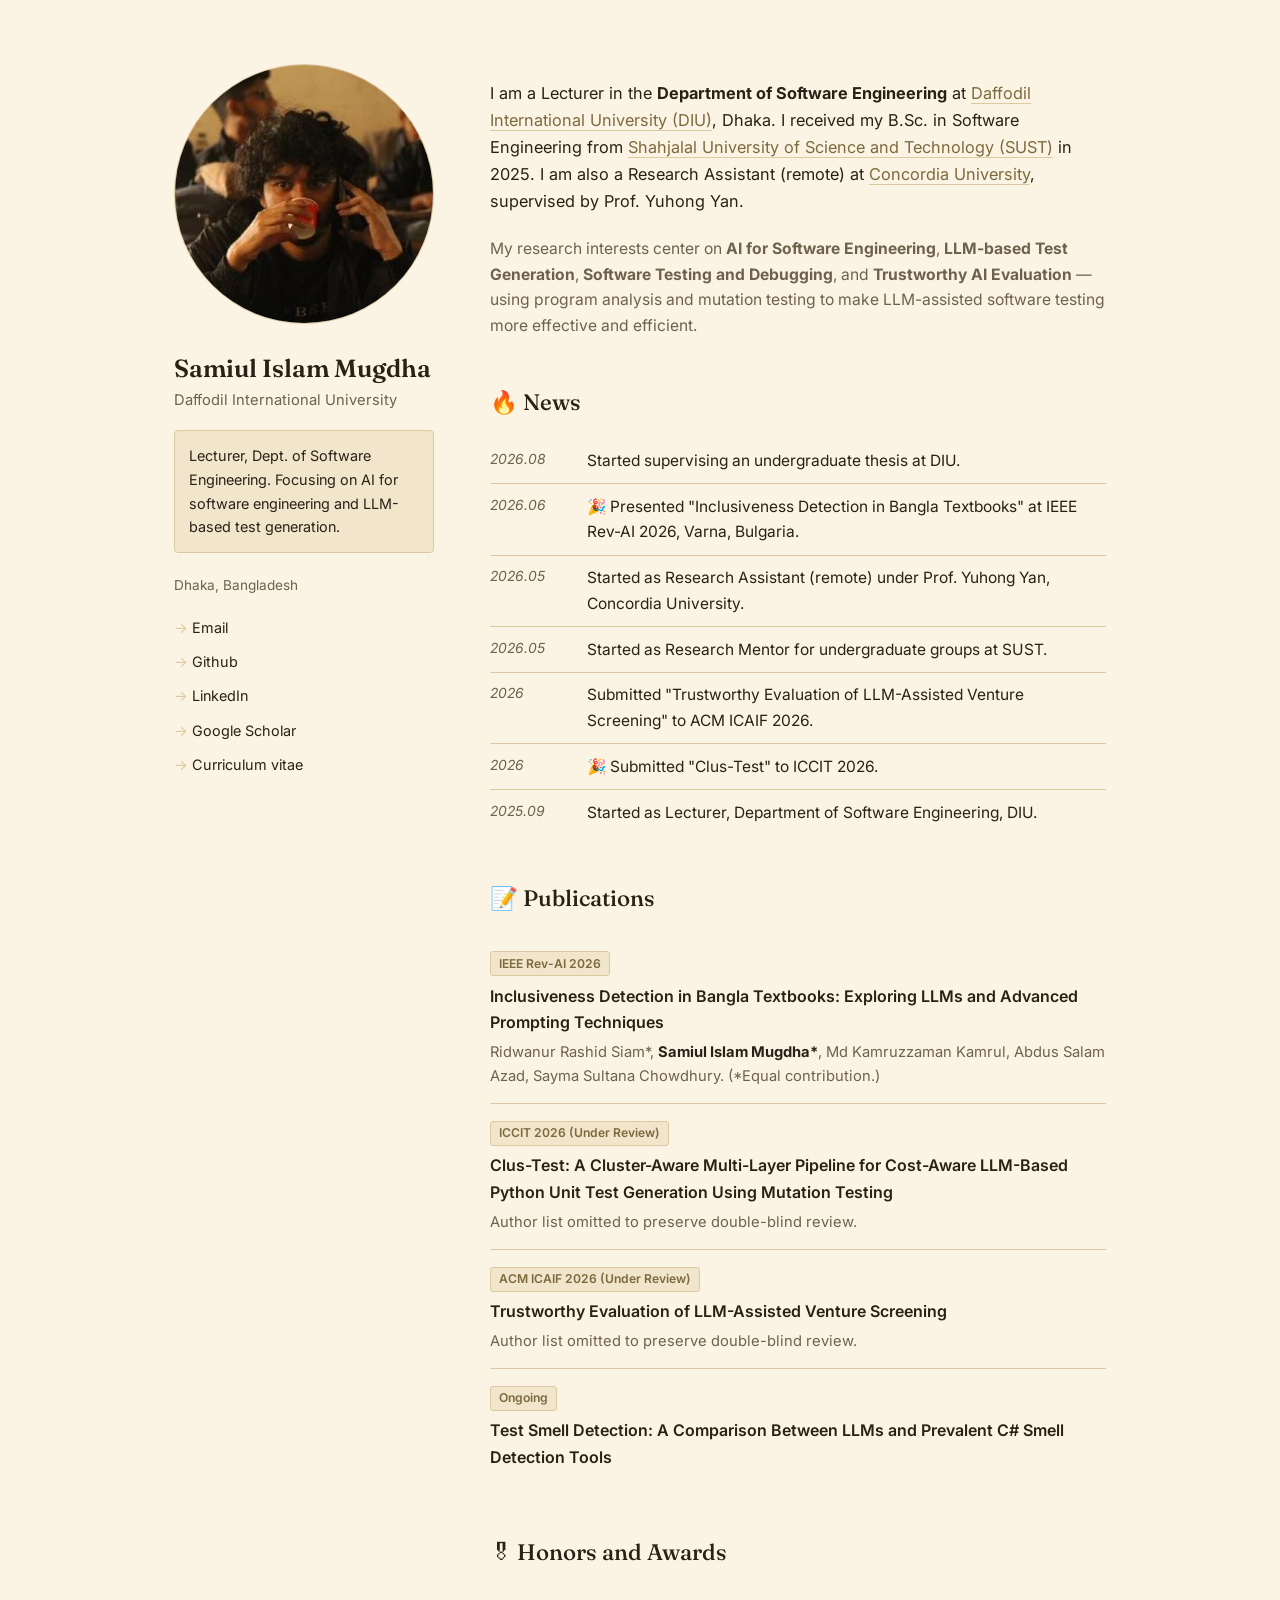
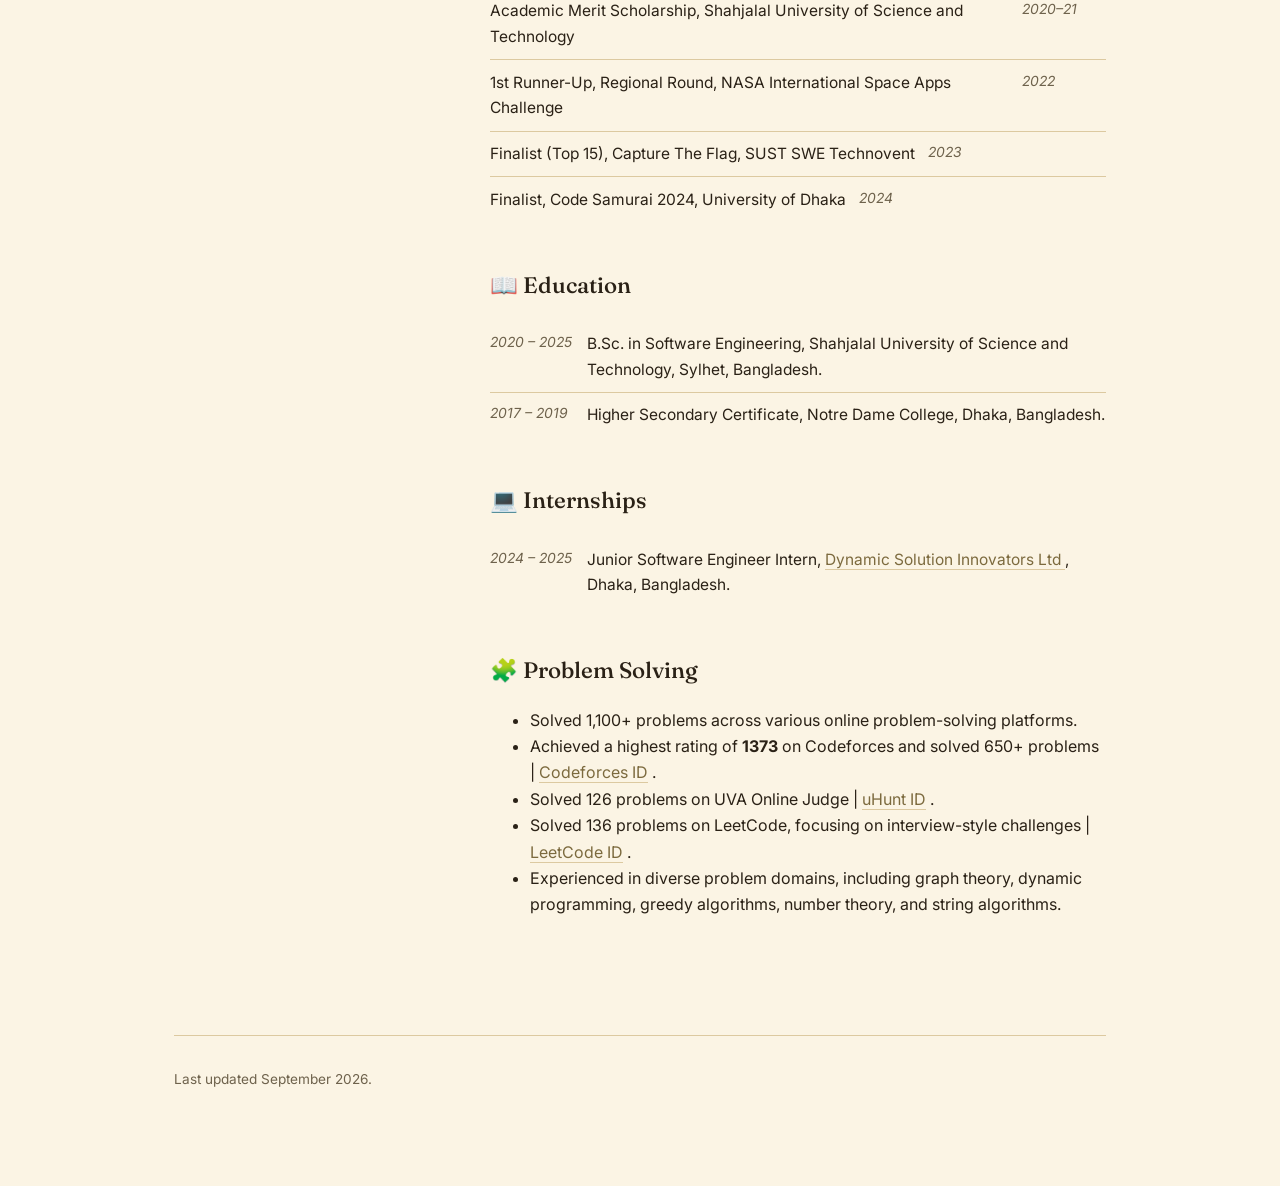
==== index.html @ 17cebfa4 "Revise index.html with updated links and content Updated links for Google Scholar and CV PDF. Reform" ====
<!DOCTYPE html>
<html lang="en">
<head>
<meta charset="UTF-8">
<meta name="viewport" content="width=device-width, initial-scale=1.0">
<meta name="description" content="Welcome to Samiul Islam Mugdha's homepage!">
<meta property="og:title" content="Samiul Islam Mugdha">
<meta property="og:description" content="Lecturer, Software Engineering @ DIU. Focusing on AI for software engineering, LLM-based test generation, and trustworthy AI evaluation.">
<meta property="og:site_name" content="Samiul Islam Mugdha">
<meta name="theme-color" content="#FBF4E4">
<title>Samiul Islam Mugdha - Homepage</title>
<link rel="preconnect" href="https://fonts.googleapis.com">
<link rel="preconnect" href="https://fonts.gstatic.com" crossorigin>
<link href="https://fonts.googleapis.com/css2?family=Fraunces:opsz,wght@9..144,400;9..144,500;9..144,600&family=Inter:wght@400;500;600&display=swap" rel="stylesheet">
<link rel="stylesheet" href="home.css">
</head>
<body>

<div class="page">

  <aside class="sidebar">
    <img class="avatar" src="assets/headshot.jpg" alt="Samiul Islam Mugdha">
    <h1>Samiul Islam Mugdha</h1>
    <p class="affil">Daffodil International University</p>

    <div class="tagline">Lecturer, Dept. of Software Engineering. Focusing on AI for software engineering and LLM-based test generation.</div>

    <p class="location">Dhaka, Bangladesh</p>

    <ul class="links">
      <li><a href="mailto:mugdhasamiul@gmail.com">Email</a></li>
      <li><a href="https://github.com/mugdha-samiul">Github</a></li>
      <li><a href="https://www.linkedin.com/in/samiul-islam-mugdha-1642b2234/">LinkedIn</a></li>
      <li><a href="https://scholar.google.com/citations?user=y6fyp4IAAAAJ&hl=en" title="Add your Google Scholar URL">Google Scholar</a></li>
      <li><a href="https://drive.google.com/file/d/1vC3Guq0DRWRtt1ERNjckMo3rAQYPVXTv/view?usp=sharing" title="Add a link to your CV PDF once uploaded">Curriculum vitae</a></li>
    </ul>

    <!-- <p class="also">Also see the <a href="portfolio.html">full CV site</a> for teaching and service details.</p> -->
  </aside>

  <main>

    <section id="about">
      <p class="bio">I am a Lecturer in the <strong>Department of Software Engineering</strong> at <a href="#">Daffodil International University (DIU)</a>, Dhaka. I received my B.Sc. in Software Engineering from <a href="#">Shahjalal University of Science and Technology (SUST)</a> in 2025. I am also a Research Assistant (remote) at <a href="#">Concordia University</a>, supervised by Prof. Yuhong Yan.</p>
      <p class="interests">My research interests center on <strong>AI for Software Engineering</strong>, <strong>LLM-based Test Generation</strong>, <strong>Software Testing and Debugging</strong>, and <strong>Trustworthy AI Evaluation</strong> — using program analysis and mutation testing to make LLM-assisted software testing more effective and efficient.</p>
    </section>

    <section id="news">
      <h2>🔥 News</h2>
      <ul class="news-list">
        <li><span class="when">2026.08</span> <span>Started supervising an undergraduate thesis at DIU.</span></li>
        <li><span class="when">2026.06</span> <span>🎉 Presented "Inclusiveness Detection in Bangla Textbooks" at IEEE Rev-AI 2026, Varna, Bulgaria.</span></li>
        <li><span class="when">2026.05</span> <span>Started as Research Assistant (remote) under Prof. Yuhong Yan, Concordia University.</span></li>
        <li><span class="when">2026.05</span> <span>Started as Research Mentor for undergraduate groups at SUST.</span></li>
        <li><span class="when">2026</span> <span>Submitted "Trustworthy Evaluation of LLM-Assisted Venture Screening" to ACM ICAIF 2026.</span></li>
        <li><span class="when">2026</span> <span>🎉 Submitted "Clus-Test" to ICCIT 2026.</span></li>
        <li><span class="when">2025.09</span> <span>Started as Lecturer, Department of Software Engineering, DIU.</span></li>
      </ul>
    </section>

    <section id="publications">
      <h2>📝 Publications</h2>

      <div class="pub">
        <span class="pub-venue-tag">IEEE Rev-AI 2026</span>
        <div class="pub-title">Inclusiveness Detection in Bangla Textbooks: Exploring LLMs and Advanced Prompting Techniques</div>
        <div class="pub-authors">Ridwanur Rashid Siam*, <span class="me">Samiul Islam Mugdha*</span>, Md Kamruzzaman Kamrul, Abdus Salam Azad, Sayma Sultana Chowdhury. (*Equal contribution.)</div>
      </div>

      <div class="pub">
        <span class="pub-venue-tag">ICCIT 2026 (Under Review)</span>
        <div class="pub-title">Clus-Test: A Cluster-Aware Multi-Layer Pipeline for Cost-Aware LLM-Based Python Unit Test Generation Using Mutation Testing</div>
        <div class="pub-authors">Author list omitted to preserve double-blind review.</div>
      </div>

      <div class="pub">
        <span class="pub-venue-tag">ACM ICAIF 2026 (Under Review)</span>
        <div class="pub-title">Trustworthy Evaluation of LLM-Assisted Venture Screening</div>
        <div class="pub-authors">Author list omitted to preserve double-blind review.</div>
      </div>

      <div class="pub">
        <span class="pub-venue-tag">Ongoing</span>
        <div class="pub-title">Test Smell Detection: A Comparison Between LLMs and Prevalent C# Smell Detection Tools</div>
      </div>
    </section>

    
    <section id="honors">
  <h2>🎖 Honors and Awards</h2>
  <ul class="honors-list">
    <li>
      Academic Merit Scholarship, Shahjalal University of Science and Technology
      <span class="when">2020–21</span>
    </li>

    <li>
      1st Runner-Up, Regional Round, NASA International Space Apps Challenge
      <span class="when">2022</span>
    </li>

    <li>
      Finalist (Top 15), Capture The Flag, SUST SWE Technovent
      <span class="when">2023</span>
    </li>

    <li>
      Finalist, Code Samurai 2024, University of Dhaka
      <span class="when">2024</span>
    </li>
  </ul>
</section>

    <section id="education">
      <h2>📖 Education</h2>
      <ul class="edu-list">
        <li><span class="when">2020 – 2025</span> <span>B.Sc. in Software Engineering, Shahjalal University of Science and Technology, Sylhet, Bangladesh.</span></li>
        <li><span class="when">2017 – 2019</span> <span>Higher Secondary Certificate, Notre Dame College, Dhaka, Bangladesh.</span></li>
      </ul>
    </section>

    <section id="internships">
      <h2>💻 Internships</h2>
      <ul class="intern-list">
        <li>
          <span class="when">2024 – 2025</span>
          <span>
            Junior Software Engineer Intern,
            <a href="https://www.dsinnovators.com/" target="_blank" rel="noopener noreferrer">
              Dynamic Solution Innovators Ltd
            </a>,
            Dhaka, Bangladesh.
          </span>
        </li>
      </ul>
    </section>

    <section id="problem-solving">
  <h2>🧩 Problem Solving</h2>
  <ul class="problem-solving-list">
    <li>Solved 1,100+ problems across various online problem-solving platforms.</li>

    <li>
      Achieved a highest rating of <strong>1373</strong> on Codeforces and solved 650+ problems
      <span class="profile-link">
        | <a href="https://codeforces.com/profile/Samiul_Mugdha"
             target="_blank"
             rel="noopener noreferrer">Codeforces ID</a>
      </span>.
    </li>

    <li>
      Solved 126 problems on UVA Online Judge
      <span class="profile-link">
        | <a href="https://uhunt.onlinejudge.org/id/1123745"
             target="_blank"
             rel="noopener noreferrer">uHunt ID</a>
      </span>.
    </li>

    <li>
      Solved 136 problems on LeetCode, focusing on interview-style challenges
      <span class="profile-link">
        | <a href="https://leetcode.com/u/_Mugdha/"
             target="_blank"
             rel="noopener noreferrer">LeetCode ID</a>
      </span>.
    </li>

    <li>
      Experienced in diverse problem domains, including graph theory, dynamic programming,
      greedy algorithms, number theory, and string algorithms.
    </li>
  </ul>
</section>


  </main>

  <footer>
    Last updated September 2026.
  </footer>

</div>
</body>
</html>
---- home.css ----
:root {
  --cream: #FBF4E4;
  --cream-deep: #F1E6CC;
  --ink: #2A2116;
  --ink-soft: #6E624C;
  --line: #DCC9A0;
  --accent: #7C6A3E;
  --moss: #5B6E4F;
}

* { box-sizing: border-box; }

body {
  margin: 0;
  background: var(--cream);
  color: var(--ink);
  font-family: 'Inter', -apple-system, sans-serif;
  font-size: 16px;
  line-height: 1.65;
  -webkit-font-smoothing: antialiased;
}

a {
  color: var(--accent);
  text-decoration: none;
  border-bottom: 1px solid var(--line);
}

a:hover, a:focus-visible {
  border-bottom-color: var(--accent);
}

.page {
  max-width: 980px;
  margin: 0 auto;
  padding: 4rem 1.5rem 6rem;
  display: grid;
  grid-template-columns: 260px 1fr;
  gap: 3.5rem;
  align-items: start;
}

/* ---------- Sidebar ---------- */

.sidebar {
  position: sticky;
  top: 3rem;
}

.avatar {
  width: 100%;
  aspect-ratio: 1 / 1;
  border-radius: 50%;
  object-fit: cover;
  border: 1px solid var(--line);
  margin-bottom: 1.4rem;
}

.sidebar h1 {
  font-family: 'Fraunces', serif;
  font-weight: 600;
  font-size: 1.55rem;
  margin: 0 0 0.3rem;
  line-height: 1.2;
}

.sidebar .affil {
  font-size: 0.92rem;
  color: var(--ink-soft);
  margin: 0 0 1.1rem;
}

.tagline {
  font-size: 0.9rem;
  margin: 0 0 1.3rem;
  padding: 0.8rem 0.9rem;
  background: var(--cream-deep);
  border-radius: 4px;
  border: 1px solid var(--line);
}

.location {
  font-size: 0.85rem;
  color: var(--ink-soft);
  margin: 0 0 1.1rem;
}

.links {
  list-style: none;
  margin: 0 0 1.4rem;
  padding: 0;
  display: flex;
  flex-direction: column;
  gap: 0.5rem;
}

.links li a {
  font-size: 0.9rem;
  border-bottom: none;
  color: var(--ink);
}

.links li a:hover {
  color: var(--accent);
}

.links li a::before {
  content: "→ ";
  color: var(--line);
}

.also {
  font-size: 0.82rem;
  color: var(--ink-soft);
  padding-top: 1rem;
  border-top: 1px solid var(--line);
}

/* ---------- Main content ---------- */

main h2 {
  font-family: 'Fraunces', serif;
  font-weight: 500;
  font-size: 1.4rem;
  margin: 0 0 1.1rem;
  display: flex;
  align-items: center;
  gap: 0.5rem;
}

main section {
  margin-bottom: 2.8rem;
}

.bio {
  font-size: 1.02rem;
  margin-bottom: 1.3rem;
}

.bio a { color: var(--accent); }

.interests {
  font-size: 0.98rem;
  color: var(--ink-soft);
}

.news-list, .honors-list, .edu-list, .intern-list {
  list-style: none;
  margin: 0;
  padding: 0;
}

.news-list li, .honors-list li, .edu-list li, .intern-list li {
  padding: 0.6rem 0;
  border-bottom: 1px solid var(--line);
  font-size: 0.97rem;
  display: flex;
  gap: 0.8rem;
}

.news-list li:last-child, .honors-list li:last-child,
.edu-list li:last-child, .intern-list li:last-child {
  border-bottom: none;
}

.news-list .when, .honors-list .when, .edu-list .when, .intern-list .when {
  color: var(--ink-soft);
  font-size: 0.87rem;
  white-space: nowrap;
  flex-shrink: 0;
  min-width: 84px;
  font-style: italic;
}

.pub {
  padding: 0.9rem 0;
  border-bottom: 1px solid var(--line);
}

.pub:last-child { border-bottom: none; }

.pub-venue-tag {
  display: inline-block;
  font-size: 0.76rem;
  font-weight: 600;
  color: var(--accent);
  background: var(--cream-deep);
  border: 1px solid var(--line);
  padding: 0.1rem 0.5rem;
  border-radius: 3px;
  margin-right: 0.5rem;
}

.pub-title {
  font-weight: 600;
  font-size: 1rem;
  margin: 0.4rem 0 0.3rem;
}

.pub-authors {
  font-size: 0.92rem;
  color: var(--ink-soft);
}

.pub-authors .me {
  font-weight: 700;
  color: var(--ink);
}

footer {
  grid-column: 1 / -1;
  font-size: 0.85rem;
  color: var(--ink-soft);
  padding-top: 2rem;
  margin-top: 1rem;
  border-top: 1px solid var(--line);
}

@media (max-width: 760px) {
  .page {
    grid-template-columns: 1fr;
    padding: 2.5rem 1.25rem 4rem;
  }
  .sidebar {
    position: static;
    max-width: 260px;
  }
}
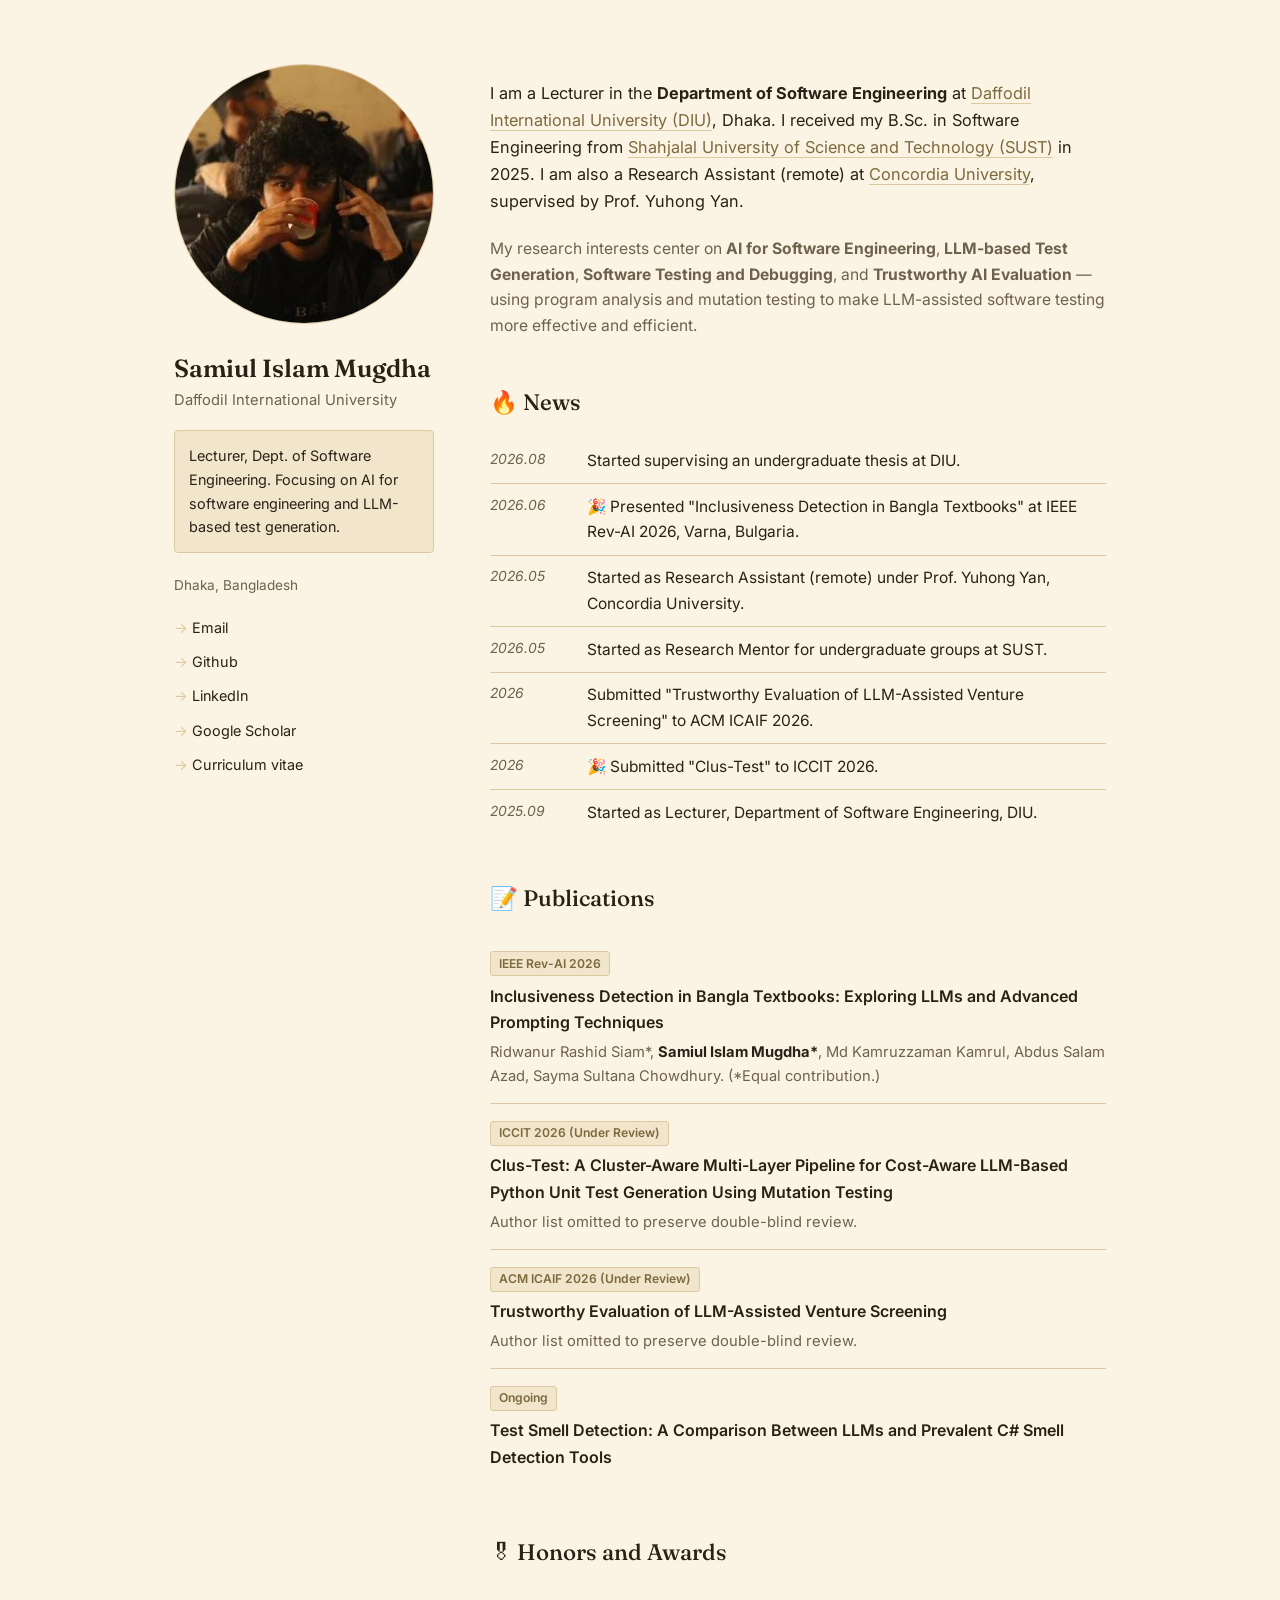
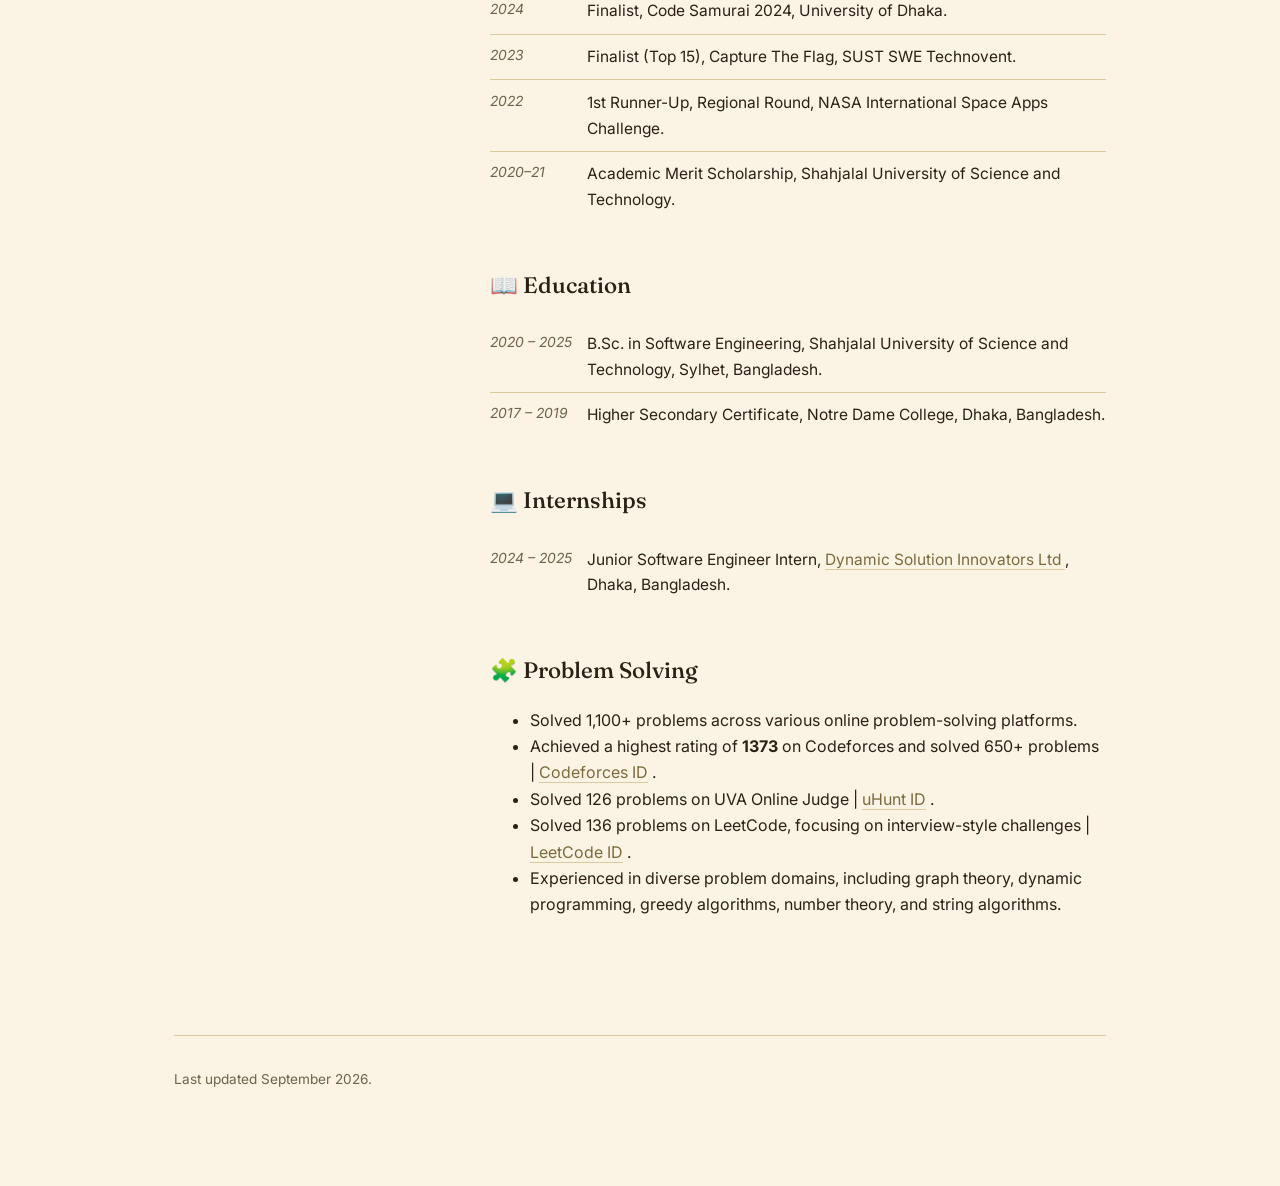
==== commit 196c4191: "Revise honors and awards section in index.html Reorganized honors and awards section for better clar" ====
--- a/index.html
+++ b/index.html
@@ -85,32 +85,16 @@
       </div>
     </section>
 
+    <section id="honors">
+      <h2>🎖 Honors and Awards</h2>
+      <ul class="honors-list">
+        <li><span class="when">2024</span> <span>Finalist, Code Samurai 2024, University of Dhaka.</span></li>
+        <li><span class="when">2023</span> <span>Finalist (Top 15), Capture The Flag, SUST SWE Technovent.</span></li>
+        <li><span class="when">2022</span> <span>1st Runner-Up, Regional Round, NASA International Space Apps Challenge.</span></li>
+        <li><span class="when">2020–21</span> <span>Academic Merit Scholarship, Shahjalal University of Science and Technology.</span></li>
+      </ul>
+    </section>
     
-    <section id="honors">
-  <h2>🎖 Honors and Awards</h2>
-  <ul class="honors-list">
-    <li>
-      Academic Merit Scholarship, Shahjalal University of Science and Technology
-      <span class="when">2020–21</span>
-    </li>
-
-    <li>
-      1st Runner-Up, Regional Round, NASA International Space Apps Challenge
-      <span class="when">2022</span>
-    </li>
-
-    <li>
-      Finalist (Top 15), Capture The Flag, SUST SWE Technovent
-      <span class="when">2023</span>
-    </li>
-
-    <li>
-      Finalist, Code Samurai 2024, University of Dhaka
-      <span class="when">2024</span>
-    </li>
-  </ul>
-</section>
-
     <section id="education">
       <h2>📖 Education</h2>
       <ul class="edu-list">
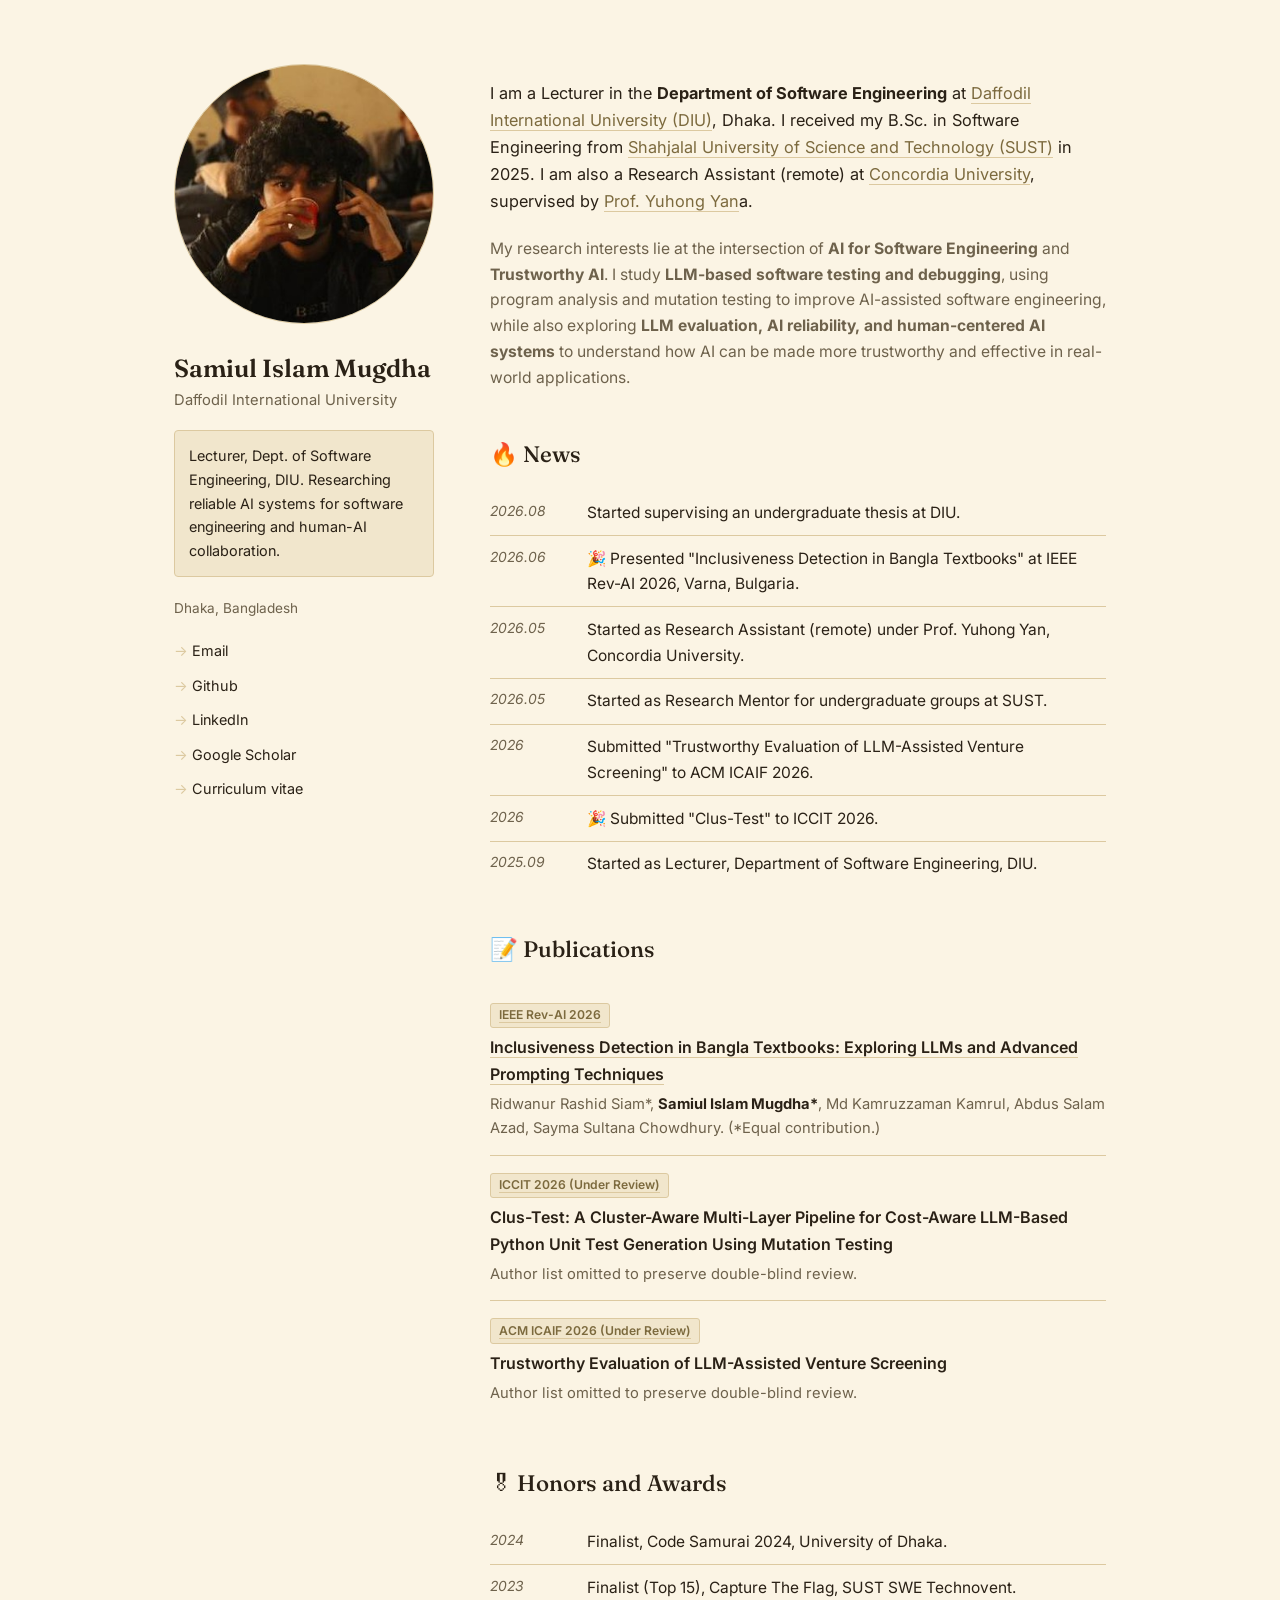
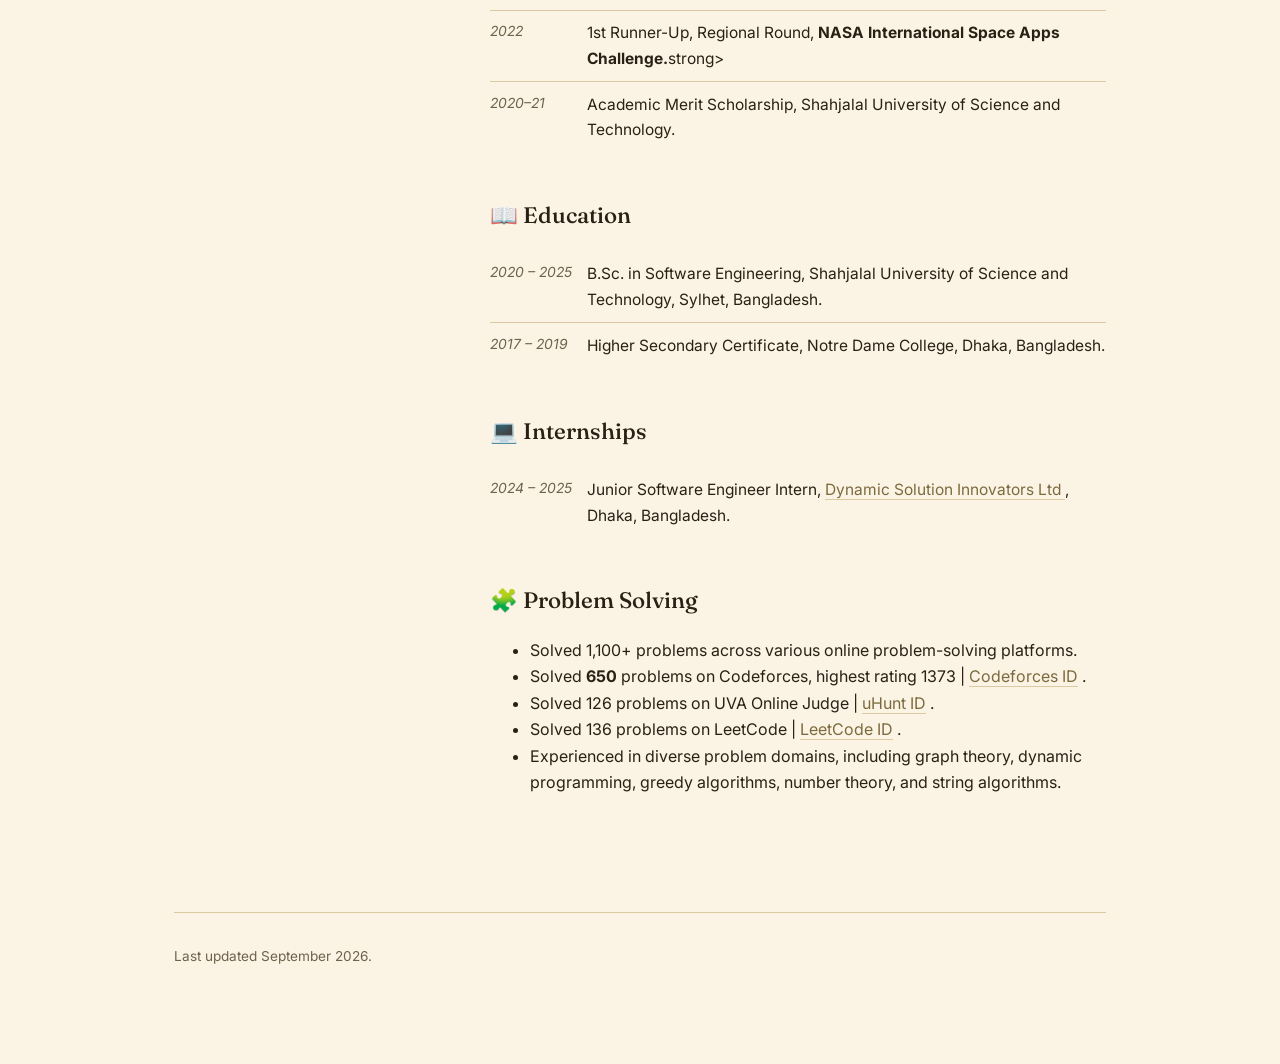
==== commit 08a8f43b: "Revise bio, interests, and publication links in index.html Updated personal information and research" ====
--- a/index.html
+++ b/index.html
@@ -23,7 +23,9 @@
     <h1>Samiul Islam Mugdha</h1>
     <p class="affil">Daffodil International University</p>
 
-    <div class="tagline">Lecturer, Dept. of Software Engineering. Focusing on AI for software engineering and LLM-based test generation.</div>
+    <div class="tagline">
+      Lecturer, Dept. of Software Engineering, DIU. Researching reliable AI systems for software engineering and human-AI collaboration.
+    </div>
 
     <p class="location">Dhaka, Bangladesh</p>
 
@@ -41,8 +43,10 @@
   <main>
 
     <section id="about">
-      <p class="bio">I am a Lecturer in the <strong>Department of Software Engineering</strong> at <a href="#">Daffodil International University (DIU)</a>, Dhaka. I received my B.Sc. in Software Engineering from <a href="#">Shahjalal University of Science and Technology (SUST)</a> in 2025. I am also a Research Assistant (remote) at <a href="#">Concordia University</a>, supervised by Prof. Yuhong Yan.</p>
-      <p class="interests">My research interests center on <strong>AI for Software Engineering</strong>, <strong>LLM-based Test Generation</strong>, <strong>Software Testing and Debugging</strong>, and <strong>Trustworthy AI Evaluation</strong> — using program analysis and mutation testing to make LLM-assisted software testing more effective and efficient.</p>
+      <p class="bio">I am a Lecturer in the <strong>Department of Software Engineering</strong> at <a href="https://daffodilvarsity.edu.bd/">Daffodil International University (DIU)</a>, Dhaka. I received my B.Sc. in Software Engineering from <a href="https://www.sust.edu/">Shahjalal University of Science and Technology (SUST)</a> in 2025. I am also a Research Assistant (remote) at <a href="https://www.concordia.ca/">Concordia University</a>, supervised by <a href="https://www.concordia.ca/faculty/yuhong-yan.html">Prof. Yuhong Yan</a>a.</p>
+      <p class="interests">
+        My research interests lie at the intersection of <strong>AI for Software Engineering</strong> and <strong>Trustworthy AI</strong>. I study <strong>LLM-based software testing and debugging</strong>, using program analysis and mutation testing to improve AI-assisted software engineering, while also exploring <strong>LLM evaluation, AI reliability, and human-centered AI systems</strong> to understand how AI can be made more trustworthy and effective in real-world applications.
+      </p>
     </section>
 
     <section id="news">
@@ -62,27 +66,29 @@
       <h2>📝 Publications</h2>
 
       <div class="pub">
-        <span class="pub-venue-tag">IEEE Rev-AI 2026</span>
-        <div class="pub-title">Inclusiveness Detection in Bangla Textbooks: Exploring LLMs and Advanced Prompting Techniques</div>
+        <!-- <span class="pub-venue-tag">IEEE Rev-AI 2026</span> -->
+        <span class="pub-venue-tag"><a href="https://rev-ai.org/index.html" target="_blank" rel="noopener noreferrer" style="text-decoration: none; color: inherit;">IEEE Rev-AI 2026</a></span>
+        <div class="pub-title"><a href="https://ieeexplore.ieee.org/document/11622053" target="_blank" rel="noopener noreferrer" style="text-decoration: none; color: inherit;">Inclusiveness Detection in Bangla Textbooks: Exploring LLMs and Advanced Prompting Techniques</a></div>
         <div class="pub-authors">Ridwanur Rashid Siam*, <span class="me">Samiul Islam Mugdha*</span>, Md Kamruzzaman Kamrul, Abdus Salam Azad, Sayma Sultana Chowdhury. (*Equal contribution.)</div>
       </div>
 
       <div class="pub">
-        <span class="pub-venue-tag">ICCIT 2026 (Under Review)</span>
+        <span class="pub-venue-tag"><a href="https://iccit.org.bd/2026/" target="_blank" rel="noopener noreferrer" style="text-decoration: none; color: inherit;">ICCIT 2026 (Under Review)</a></span>
+        <!-- <span class="pub-venue-tag">ICCIT 2026 (Under Review)</span> -->
         <div class="pub-title">Clus-Test: A Cluster-Aware Multi-Layer Pipeline for Cost-Aware LLM-Based Python Unit Test Generation Using Mutation Testing</div>
         <div class="pub-authors">Author list omitted to preserve double-blind review.</div>
       </div>
 
       <div class="pub">
-        <span class="pub-venue-tag">ACM ICAIF 2026 (Under Review)</span>
+        <span class="pub-venue-tag"><a href="https://icaif2026.org/" target="_blank" rel="noopener noreferrer" style="text-decoration: none; color: inherit;">ACM ICAIF 2026 (Under Review)</a></span>
         <div class="pub-title">Trustworthy Evaluation of LLM-Assisted Venture Screening</div>
         <div class="pub-authors">Author list omitted to preserve double-blind review.</div>
       </div>
 
-      <div class="pub">
+      <!-- <div class="pub">
         <span class="pub-venue-tag">Ongoing</span>
         <div class="pub-title">Test Smell Detection: A Comparison Between LLMs and Prevalent C# Smell Detection Tools</div>
-      </div>
+      </div> -->
     </section>
 
     <section id="honors">
@@ -90,7 +96,7 @@
       <ul class="honors-list">
         <li><span class="when">2024</span> <span>Finalist, Code Samurai 2024, University of Dhaka.</span></li>
         <li><span class="when">2023</span> <span>Finalist (Top 15), Capture The Flag, SUST SWE Technovent.</span></li>
-        <li><span class="when">2022</span> <span>1st Runner-Up, Regional Round, NASA International Space Apps Challenge.</span></li>
+        <li><span class="when">2022</span> <span>1st Runner-Up, Regional Round, <strong>NASA International Space Apps Challenge.</strong>strong></span></li>
         <li><span class="when">2020–21</span> <span>Academic Merit Scholarship, Shahjalal University of Science and Technology.</span></li>
       </ul>
     </section>
@@ -125,7 +131,7 @@
     <li>Solved 1,100+ problems across various online problem-solving platforms.</li>
 
     <li>
-      Achieved a highest rating of <strong>1373</strong> on Codeforces and solved 650+ problems
+      Solved <strong>650</strong> problems on Codeforces, highest rating 1373
       <span class="profile-link">
         | <a href="https://codeforces.com/profile/Samiul_Mugdha"
              target="_blank"
@@ -143,7 +149,7 @@
     </li>
 
     <li>
-      Solved 136 problems on LeetCode, focusing on interview-style challenges
+      Solved 136 problems on LeetCode
       <span class="profile-link">
         | <a href="https://leetcode.com/u/_Mugdha/"
              target="_blank"
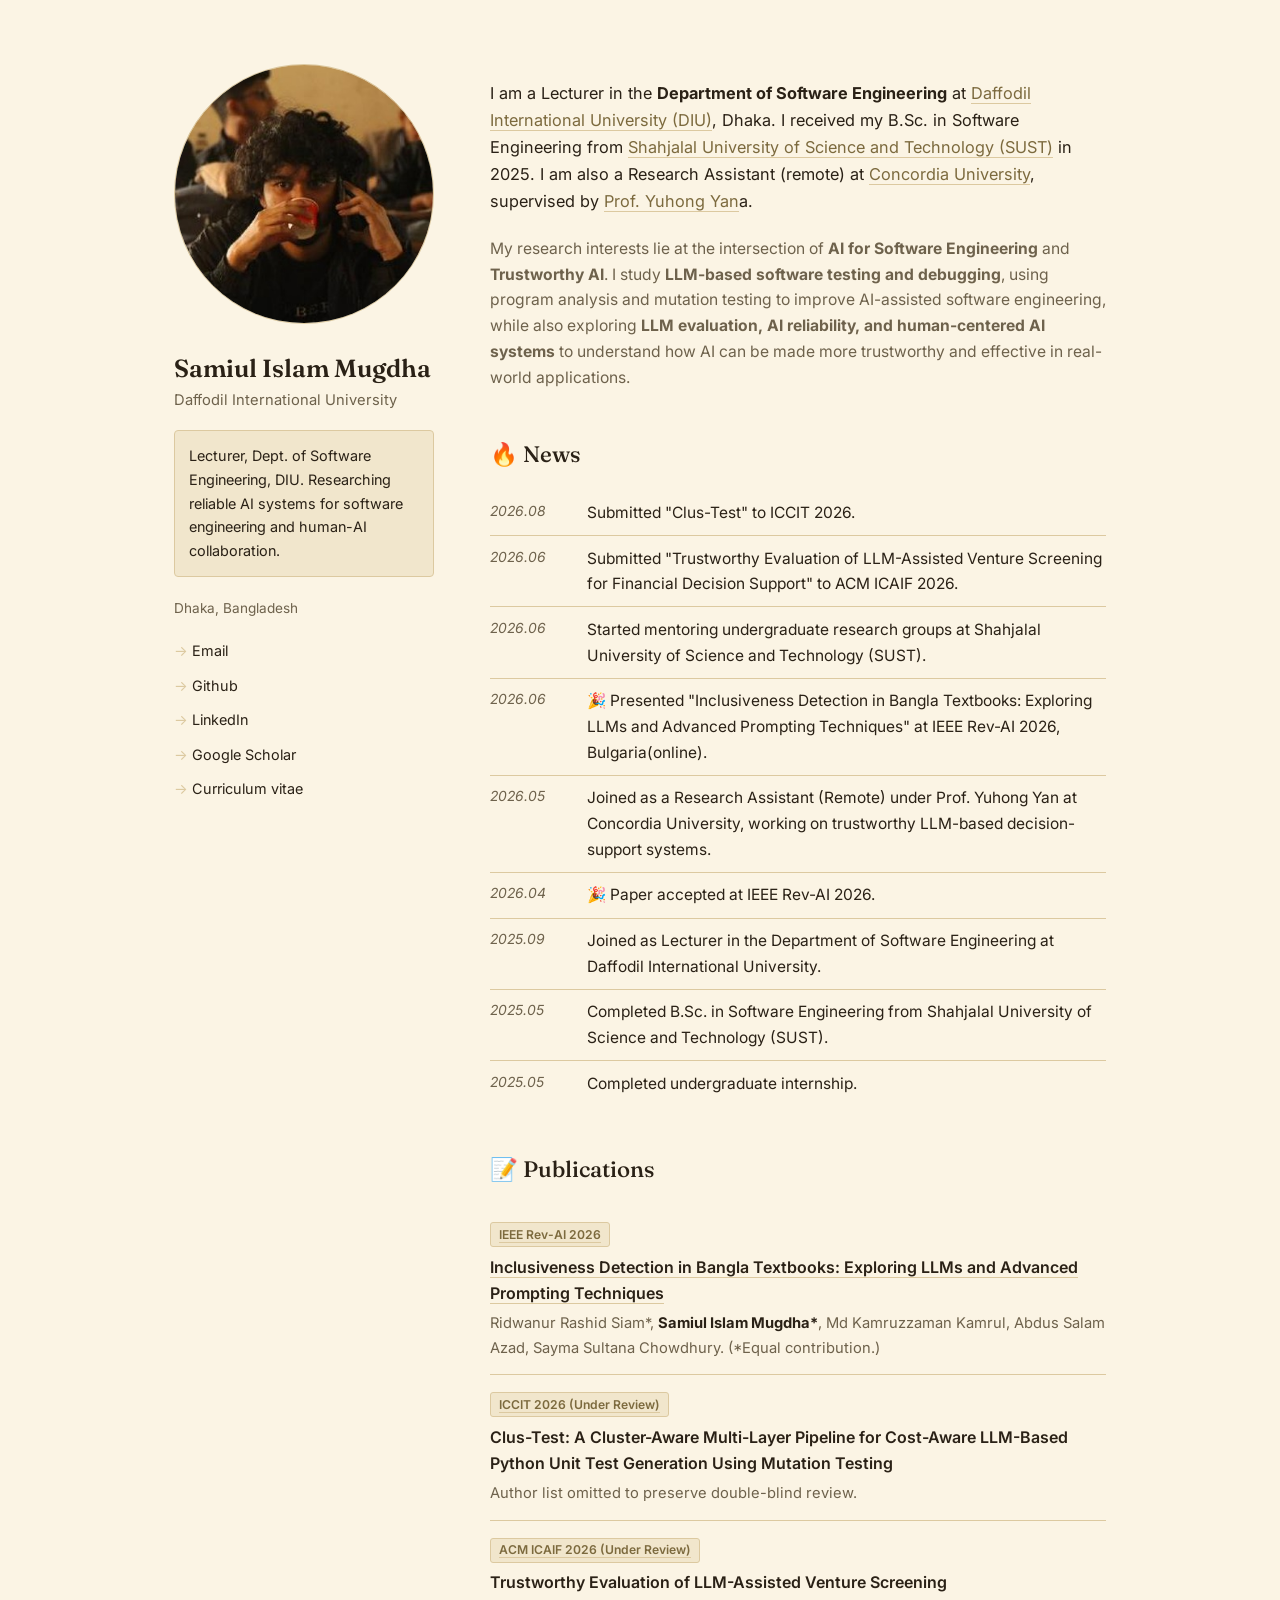
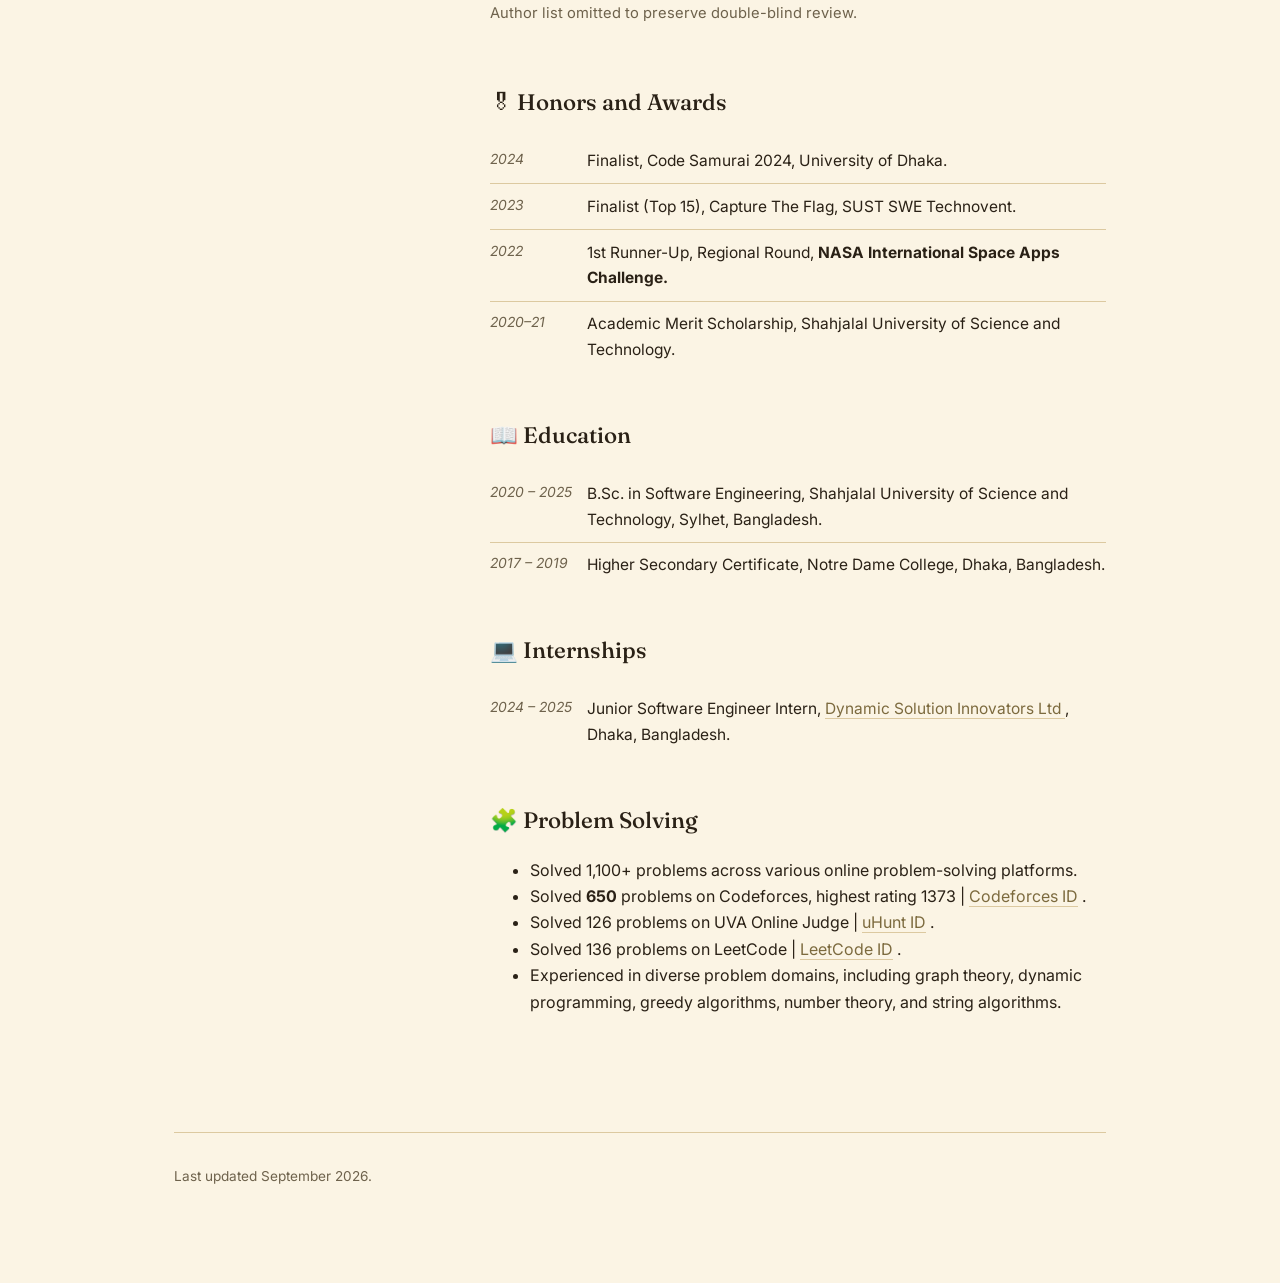
==== commit 7a8982a7: "Update publications and news entries in index.html Added new publications and updated existing entri" ====
--- a/index.html
+++ b/index.html
@@ -52,39 +52,77 @@
     <section id="news">
       <h2>🔥 News</h2>
       <ul class="news-list">
-        <li><span class="when">2026.08</span> <span>Started supervising an undergraduate thesis at DIU.</span></li>
-        <li><span class="when">2026.06</span> <span>🎉 Presented "Inclusiveness Detection in Bangla Textbooks" at IEEE Rev-AI 2026, Varna, Bulgaria.</span></li>
-        <li><span class="when">2026.05</span> <span>Started as Research Assistant (remote) under Prof. Yuhong Yan, Concordia University.</span></li>
-        <li><span class="when">2026.05</span> <span>Started as Research Mentor for undergraduate groups at SUST.</span></li>
-        <li><span class="when">2026</span> <span>Submitted "Trustworthy Evaluation of LLM-Assisted Venture Screening" to ACM ICAIF 2026.</span></li>
-        <li><span class="when">2026</span> <span>🎉 Submitted "Clus-Test" to ICCIT 2026.</span></li>
-        <li><span class="when">2025.09</span> <span>Started as Lecturer, Department of Software Engineering, DIU.</span></li>
+        <li><span class="when">2026.08</span> <span>Submitted "Clus-Test" to ICCIT 2026.</span></li>
+        <li><span class="when">2026.06</span> <span>Submitted "Trustworthy Evaluation of LLM-Assisted Venture Screening for Financial Decision Support" to ACM ICAIF 2026.</span></li>
+        <li><span class="when">2026.06</span> <span>Started mentoring undergraduate research groups at Shahjalal University of Science and Technology (SUST).</span></li>
+        <li><span class="when">2026.06</span> <span>🎉 Presented "Inclusiveness Detection in Bangla Textbooks: Exploring LLMs and Advanced Prompting Techniques" at IEEE Rev-AI 2026, Bulgaria(online).</span></li>
+        <li><span class="when">2026.05</span> <span>Joined as a Research Assistant (Remote) under Prof. Yuhong Yan at Concordia University, working on trustworthy LLM-based decision-support systems.</span></li>
+        <li><span class="when">2026.04</span> <span>🎉 Paper accepted at IEEE Rev-AI 2026.</span></li>
+        <li><span class="when">2025.09</span> <span>Joined as Lecturer in the Department of Software Engineering at Daffodil International University.</span></li>
+        <li><span class="when">2025.05</span> <span>Completed B.Sc. in Software Engineering from Shahjalal University of Science and Technology (SUST).</span></li>
+        <li><span class="when">2025.05</span> <span>Completed undergraduate internship.</span></li>
       </ul>
     </section>
 
     <section id="publications">
       <h2>📝 Publications</h2>
-
+    
       <div class="pub">
-        <!-- <span class="pub-venue-tag">IEEE Rev-AI 2026</span> -->
-        <span class="pub-venue-tag"><a href="https://rev-ai.org/index.html" target="_blank" rel="noopener noreferrer" style="text-decoration: none; color: inherit;">IEEE Rev-AI 2026</a></span>
-        <div class="pub-title"><a href="https://ieeexplore.ieee.org/document/11622053" target="_blank" rel="noopener noreferrer" style="text-decoration: none; color: inherit;">Inclusiveness Detection in Bangla Textbooks: Exploring LLMs and Advanced Prompting Techniques</a></div>
-        <div class="pub-authors">Ridwanur Rashid Siam*, <span class="me">Samiul Islam Mugdha*</span>, Md Kamruzzaman Kamrul, Abdus Salam Azad, Sayma Sultana Chowdhury. (*Equal contribution.)</div>
+        <span class="pub-venue-tag">
+          <a href="https://rev-ai.org/index.html" 
+             target="_blank" 
+             rel="noopener noreferrer"
+             style="text-decoration: none !important; color: inherit;">
+             IEEE Rev-AI 2026
+          </a>
+        </span>
+        <div class="pub-title">
+          <a href="https://ieeexplore.ieee.org/document/11622053" 
+             target="_blank" 
+             rel="noopener noreferrer"
+             style="text-decoration: none !important; color: inherit;">
+             Inclusiveness Detection in Bangla Textbooks: Exploring LLMs and Advanced Prompting Techniques
+          </a>
+        </div>
+        <div class="pub-authors">
+          Ridwanur Rashid Siam*, <span class="me">Samiul Islam Mugdha*</span>, Md Kamruzzaman Kamrul, Abdus Salam Azad, Sayma Sultana Chowdhury. (*Equal contribution.)
+        </div>
       </div>
-
+    
       <div class="pub">
-        <span class="pub-venue-tag"><a href="https://iccit.org.bd/2026/" target="_blank" rel="noopener noreferrer" style="text-decoration: none; color: inherit;">ICCIT 2026 (Under Review)</a></span>
-        <!-- <span class="pub-venue-tag">ICCIT 2026 (Under Review)</span> -->
-        <div class="pub-title">Clus-Test: A Cluster-Aware Multi-Layer Pipeline for Cost-Aware LLM-Based Python Unit Test Generation Using Mutation Testing</div>
-        <div class="pub-authors">Author list omitted to preserve double-blind review.</div>
+        <span class="pub-venue-tag">
+          <a href="https://iccit.org.bd/2026/" 
+             target="_blank" 
+             rel="noopener noreferrer"
+             style="text-decoration: none !important; color: inherit;">
+             ICCIT 2026 (Under Review)
+          </a>
+        </span>
+        <div class="pub-title">
+          Clus-Test: A Cluster-Aware Multi-Layer Pipeline for Cost-Aware LLM-Based Python Unit Test Generation Using Mutation Testing
+        </div>
+        <div class="pub-authors">
+          Author list omitted to preserve double-blind review.
+        </div>
       </div>
-
+    
       <div class="pub">
-        <span class="pub-venue-tag"><a href="https://icaif2026.org/" target="_blank" rel="noopener noreferrer" style="text-decoration: none; color: inherit;">ACM ICAIF 2026 (Under Review)</a></span>
-        <div class="pub-title">Trustworthy Evaluation of LLM-Assisted Venture Screening</div>
-        <div class="pub-authors">Author list omitted to preserve double-blind review.</div>
+        <span class="pub-venue-tag">
+          <a href="https://icaif2026.org/" 
+             target="_blank" 
+             rel="noopener noreferrer"
+             style="text-decoration: none !important; color: inherit;">
+             ACM ICAIF 2026 (Under Review)
+          </a>
+        </span>
+        <div class="pub-title">
+          Trustworthy Evaluation of LLM-Assisted Venture Screening
+        </div>
+        <div class="pub-authors">
+          Author list omitted to preserve double-blind review.
+        </div>
       </div>
-
+    
       <!-- <div class="pub">
         <span class="pub-venue-tag">Ongoing</span>
         <div class="pub-title">Test Smell Detection: A Comparison Between LLMs and Prevalent C# Smell Detection Tools</div>
@@ -96,7 +134,7 @@
       <ul class="honors-list">
         <li><span class="when">2024</span> <span>Finalist, Code Samurai 2024, University of Dhaka.</span></li>
         <li><span class="when">2023</span> <span>Finalist (Top 15), Capture The Flag, SUST SWE Technovent.</span></li>
-        <li><span class="when">2022</span> <span>1st Runner-Up, Regional Round, <strong>NASA International Space Apps Challenge.</strong>strong></span></li>
+        <li><span class="when">2022</span> <span>1st Runner-Up, Regional Round, <strong>NASA International Space Apps Challenge.</strong></span></li>
         <li><span class="when">2020–21</span> <span>Academic Merit Scholarship, Shahjalal University of Science and Technology.</span></li>
       </ul>
     </section>
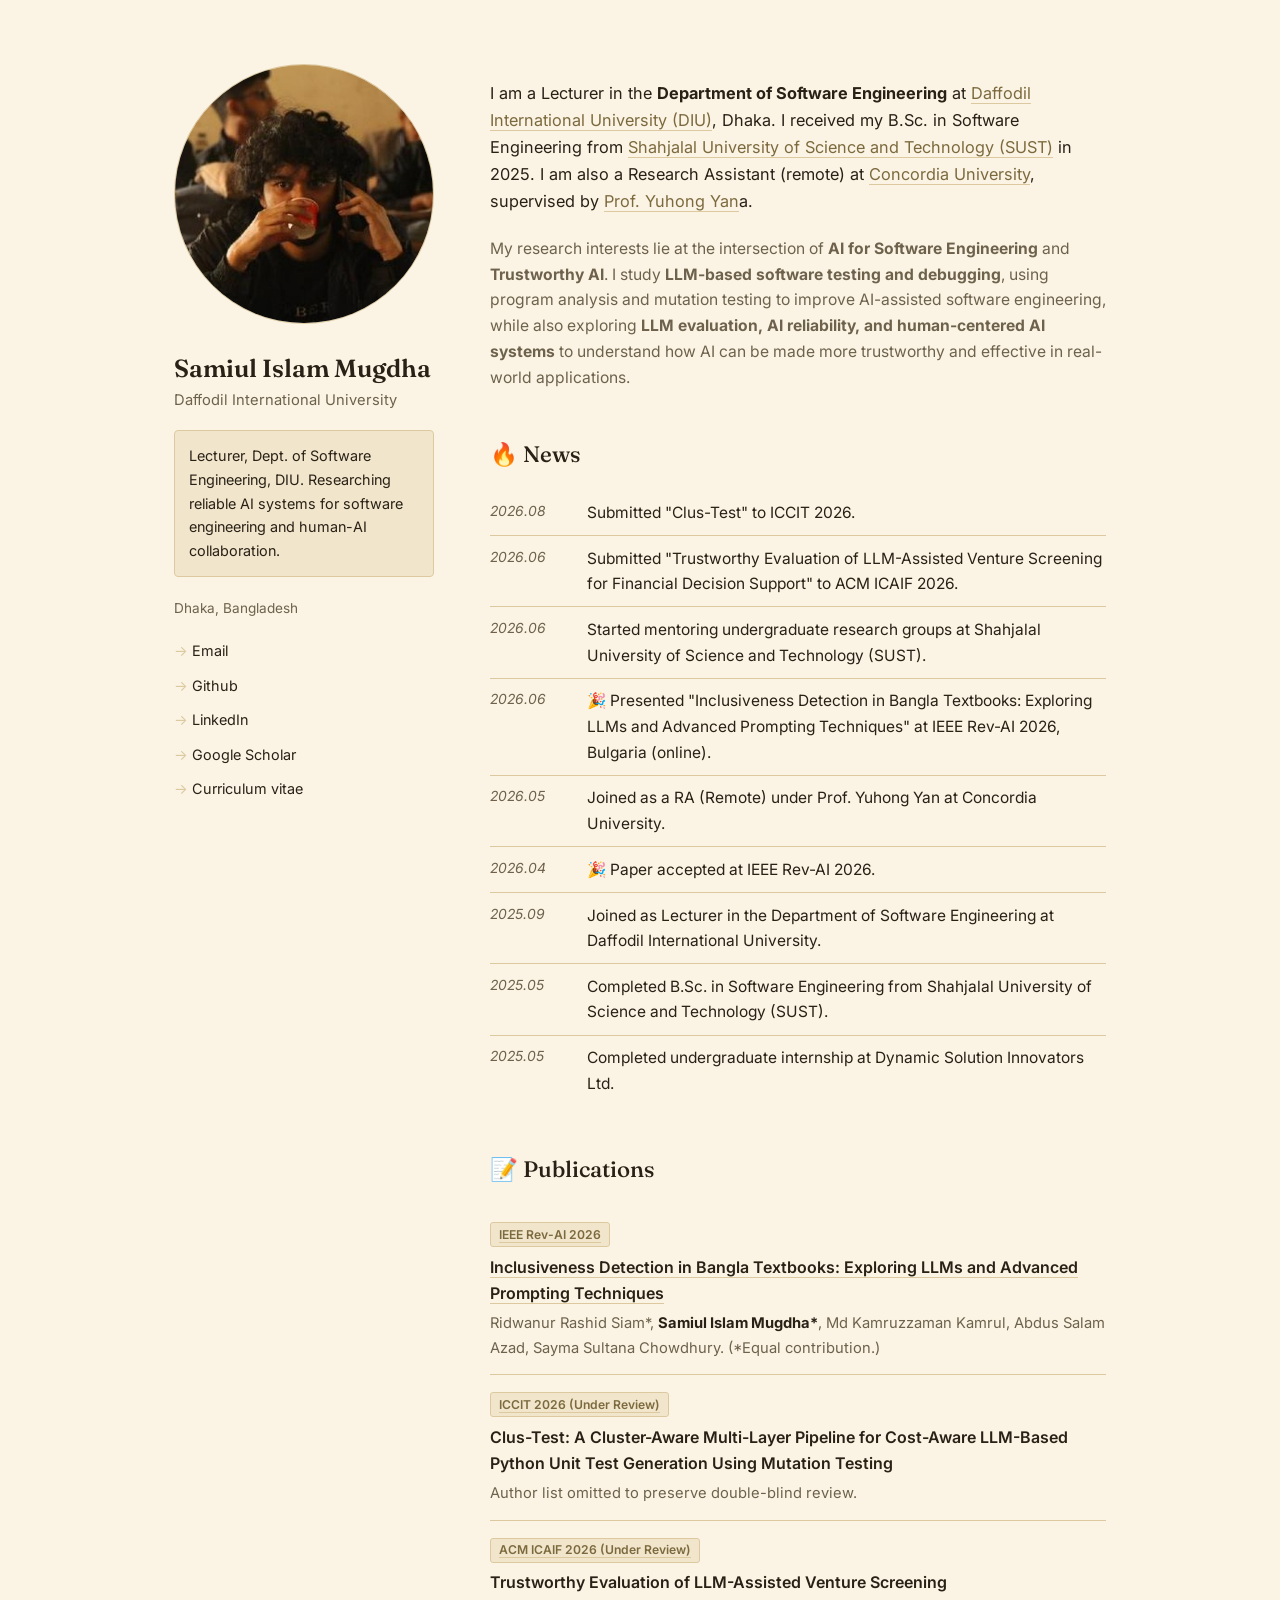
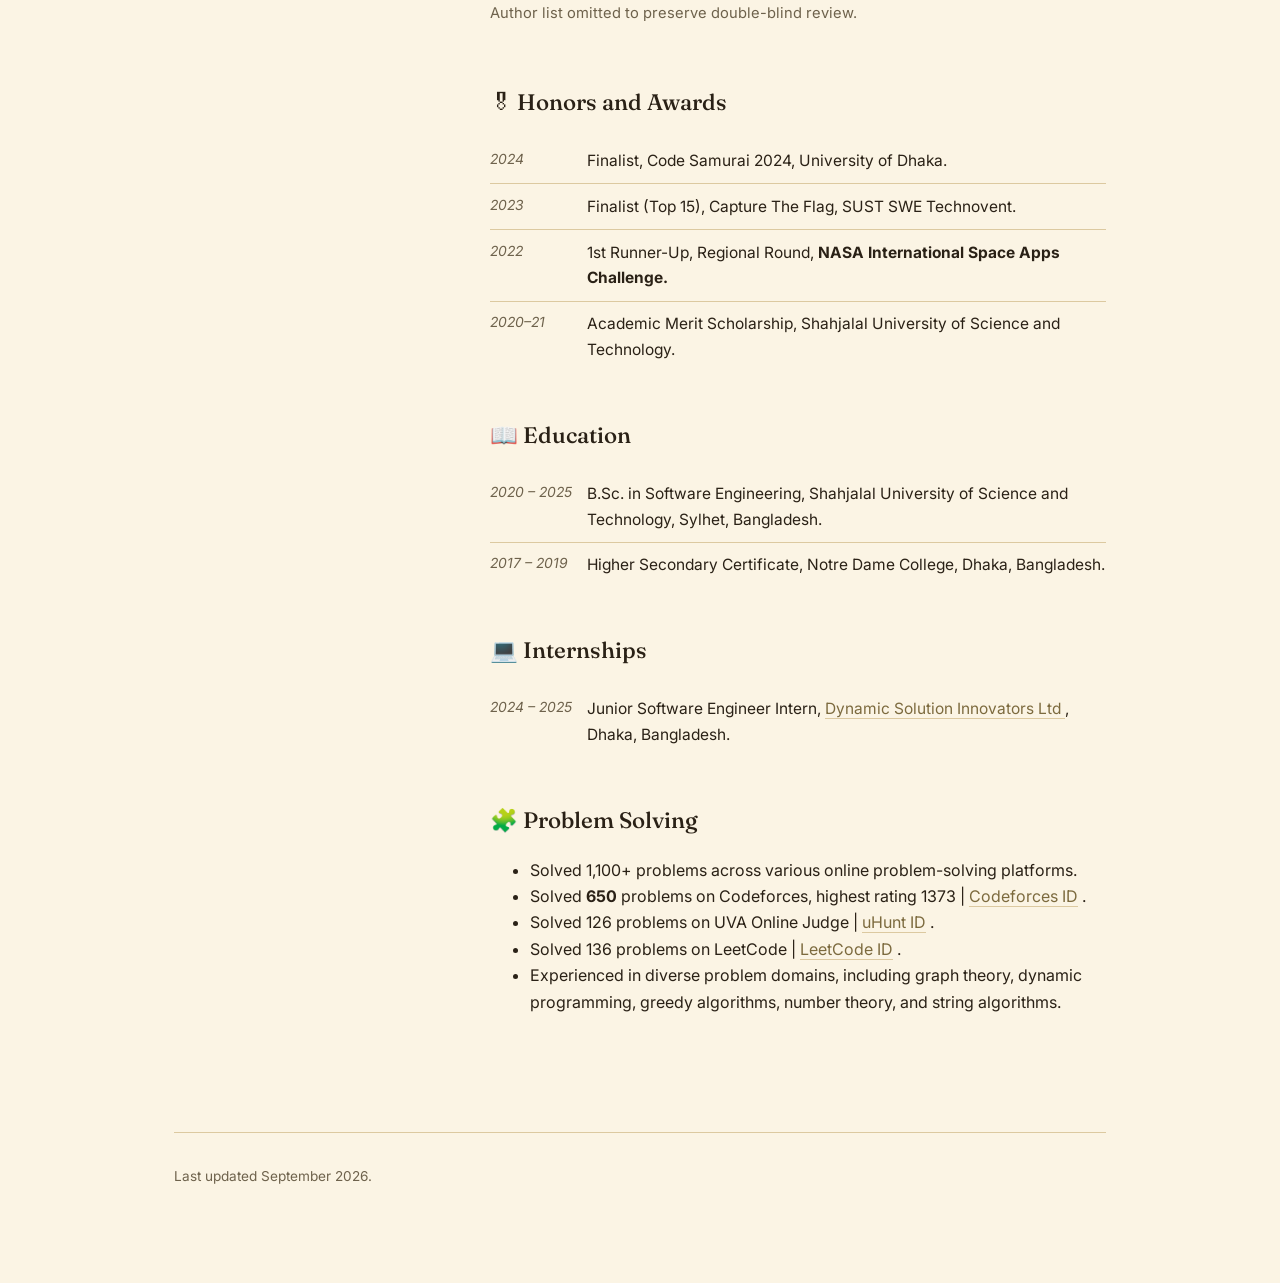
==== commit 3d6d0bd5: "Revise news list with updated entries Updated the details of recent presentations and positions." ====
--- a/index.html
+++ b/index.html
@@ -55,12 +55,12 @@
         <li><span class="when">2026.08</span> <span>Submitted "Clus-Test" to ICCIT 2026.</span></li>
         <li><span class="when">2026.06</span> <span>Submitted "Trustworthy Evaluation of LLM-Assisted Venture Screening for Financial Decision Support" to ACM ICAIF 2026.</span></li>
         <li><span class="when">2026.06</span> <span>Started mentoring undergraduate research groups at Shahjalal University of Science and Technology (SUST).</span></li>
-        <li><span class="when">2026.06</span> <span>🎉 Presented "Inclusiveness Detection in Bangla Textbooks: Exploring LLMs and Advanced Prompting Techniques" at IEEE Rev-AI 2026, Bulgaria(online).</span></li>
-        <li><span class="when">2026.05</span> <span>Joined as a Research Assistant (Remote) under Prof. Yuhong Yan at Concordia University, working on trustworthy LLM-based decision-support systems.</span></li>
+        <li><span class="when">2026.06</span> <span>🎉 Presented "Inclusiveness Detection in Bangla Textbooks: Exploring LLMs and Advanced Prompting Techniques" at IEEE Rev-AI 2026, Bulgaria (online).</span></li>
+        <li><span class="when">2026.05</span> <span>Joined as a RA (Remote) under Prof. Yuhong Yan at Concordia University.</span></li>
         <li><span class="when">2026.04</span> <span>🎉 Paper accepted at IEEE Rev-AI 2026.</span></li>
         <li><span class="when">2025.09</span> <span>Joined as Lecturer in the Department of Software Engineering at Daffodil International University.</span></li>
         <li><span class="when">2025.05</span> <span>Completed B.Sc. in Software Engineering from Shahjalal University of Science and Technology (SUST).</span></li>
-        <li><span class="when">2025.05</span> <span>Completed undergraduate internship.</span></li>
+        <li><span class="when">2025.05</span> <span>Completed undergraduate internship at Dynamic Solution Innovators Ltd.</span></li>
       </ul>
     </section>
 
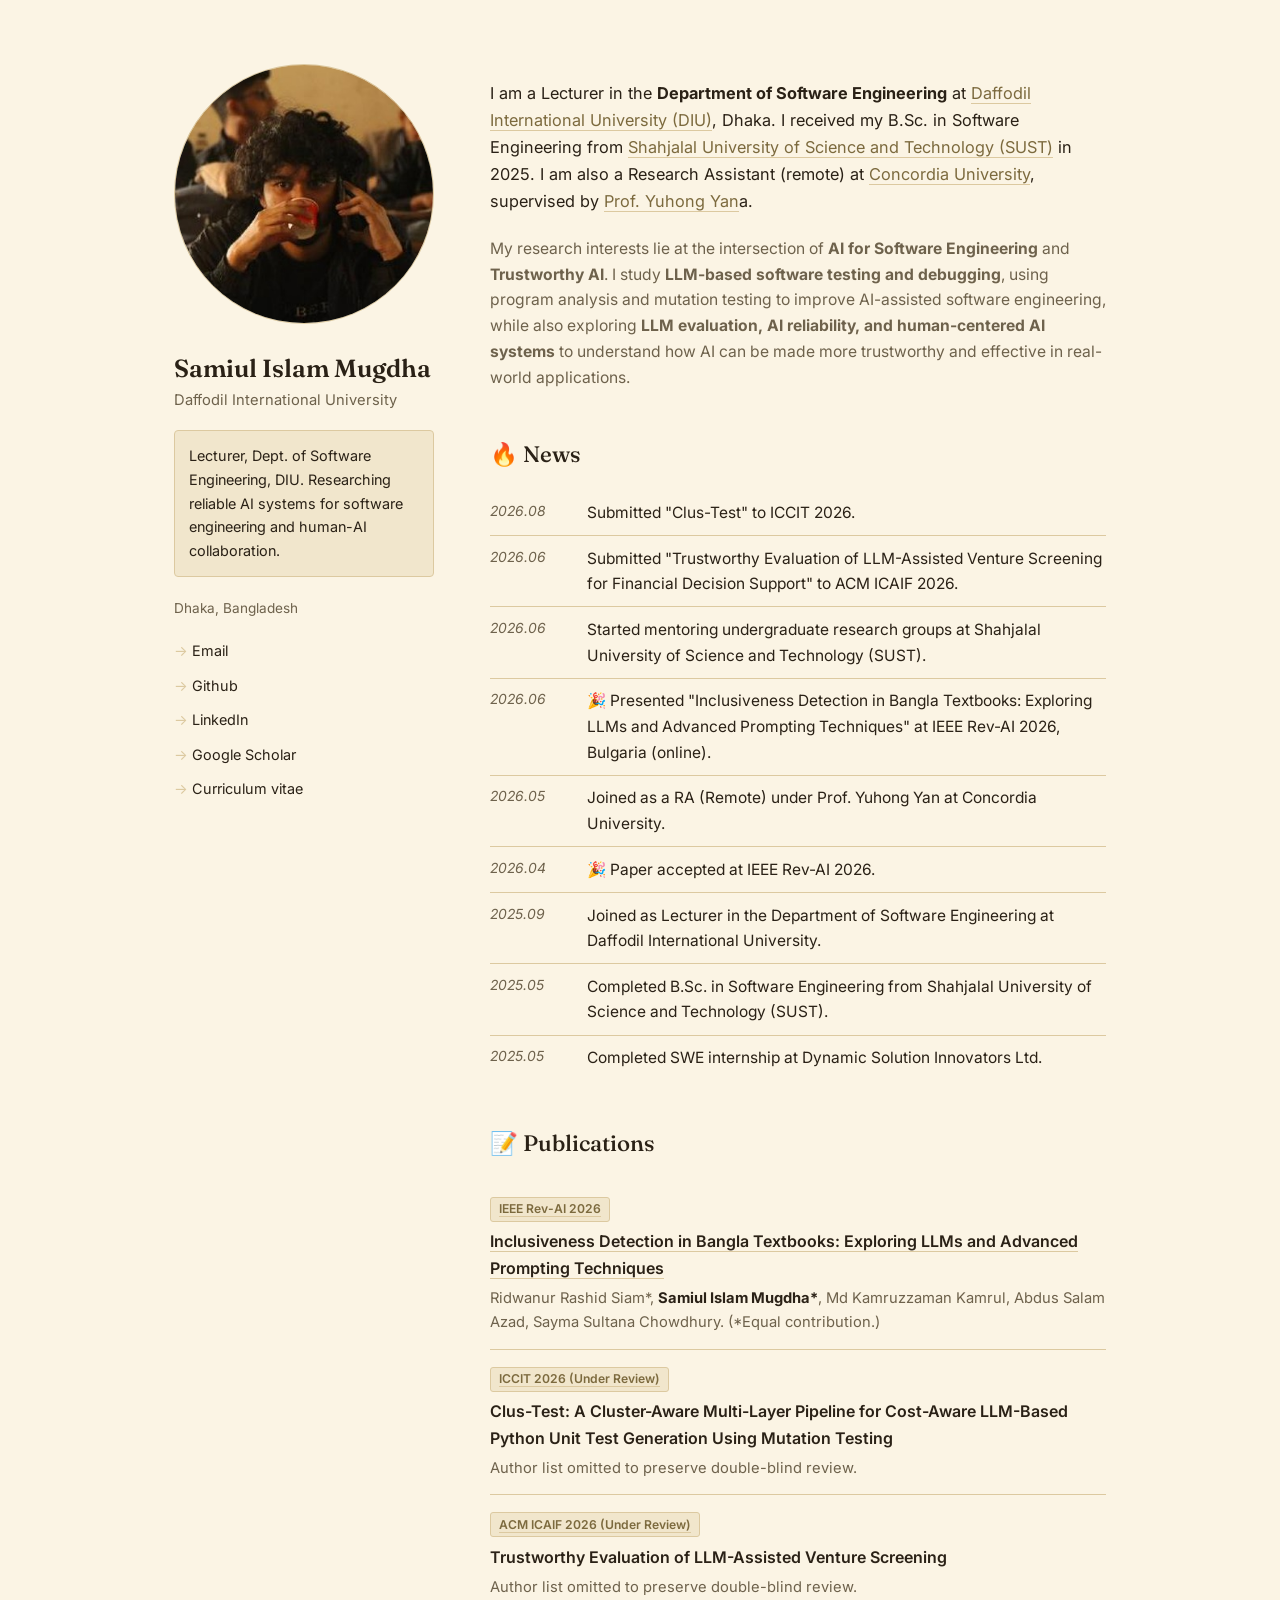
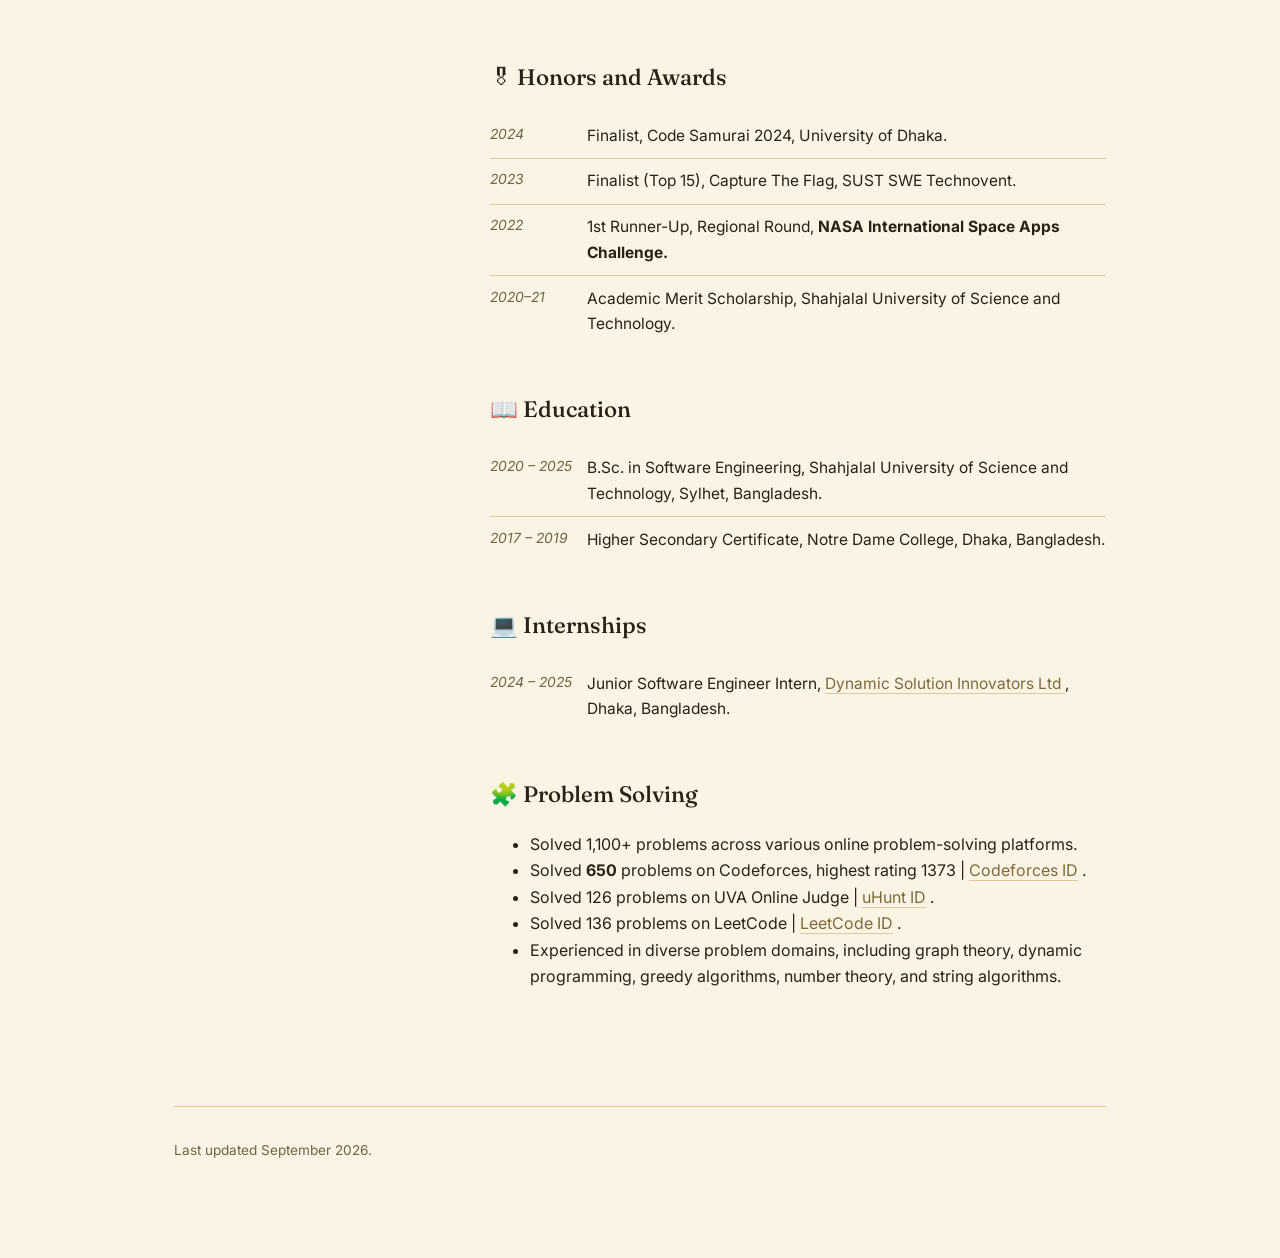
==== commit 723f6277: "Update internship description in index.html" ====
--- a/index.html
+++ b/index.html
@@ -60,7 +60,7 @@
         <li><span class="when">2026.04</span> <span>🎉 Paper accepted at IEEE Rev-AI 2026.</span></li>
         <li><span class="when">2025.09</span> <span>Joined as Lecturer in the Department of Software Engineering at Daffodil International University.</span></li>
         <li><span class="when">2025.05</span> <span>Completed B.Sc. in Software Engineering from Shahjalal University of Science and Technology (SUST).</span></li>
-        <li><span class="when">2025.05</span> <span>Completed undergraduate internship at Dynamic Solution Innovators Ltd.</span></li>
+        <li><span class="when">2025.05</span> <span>Completed SWE internship at Dynamic Solution Innovators Ltd.</span></li>
       </ul>
     </section>
 
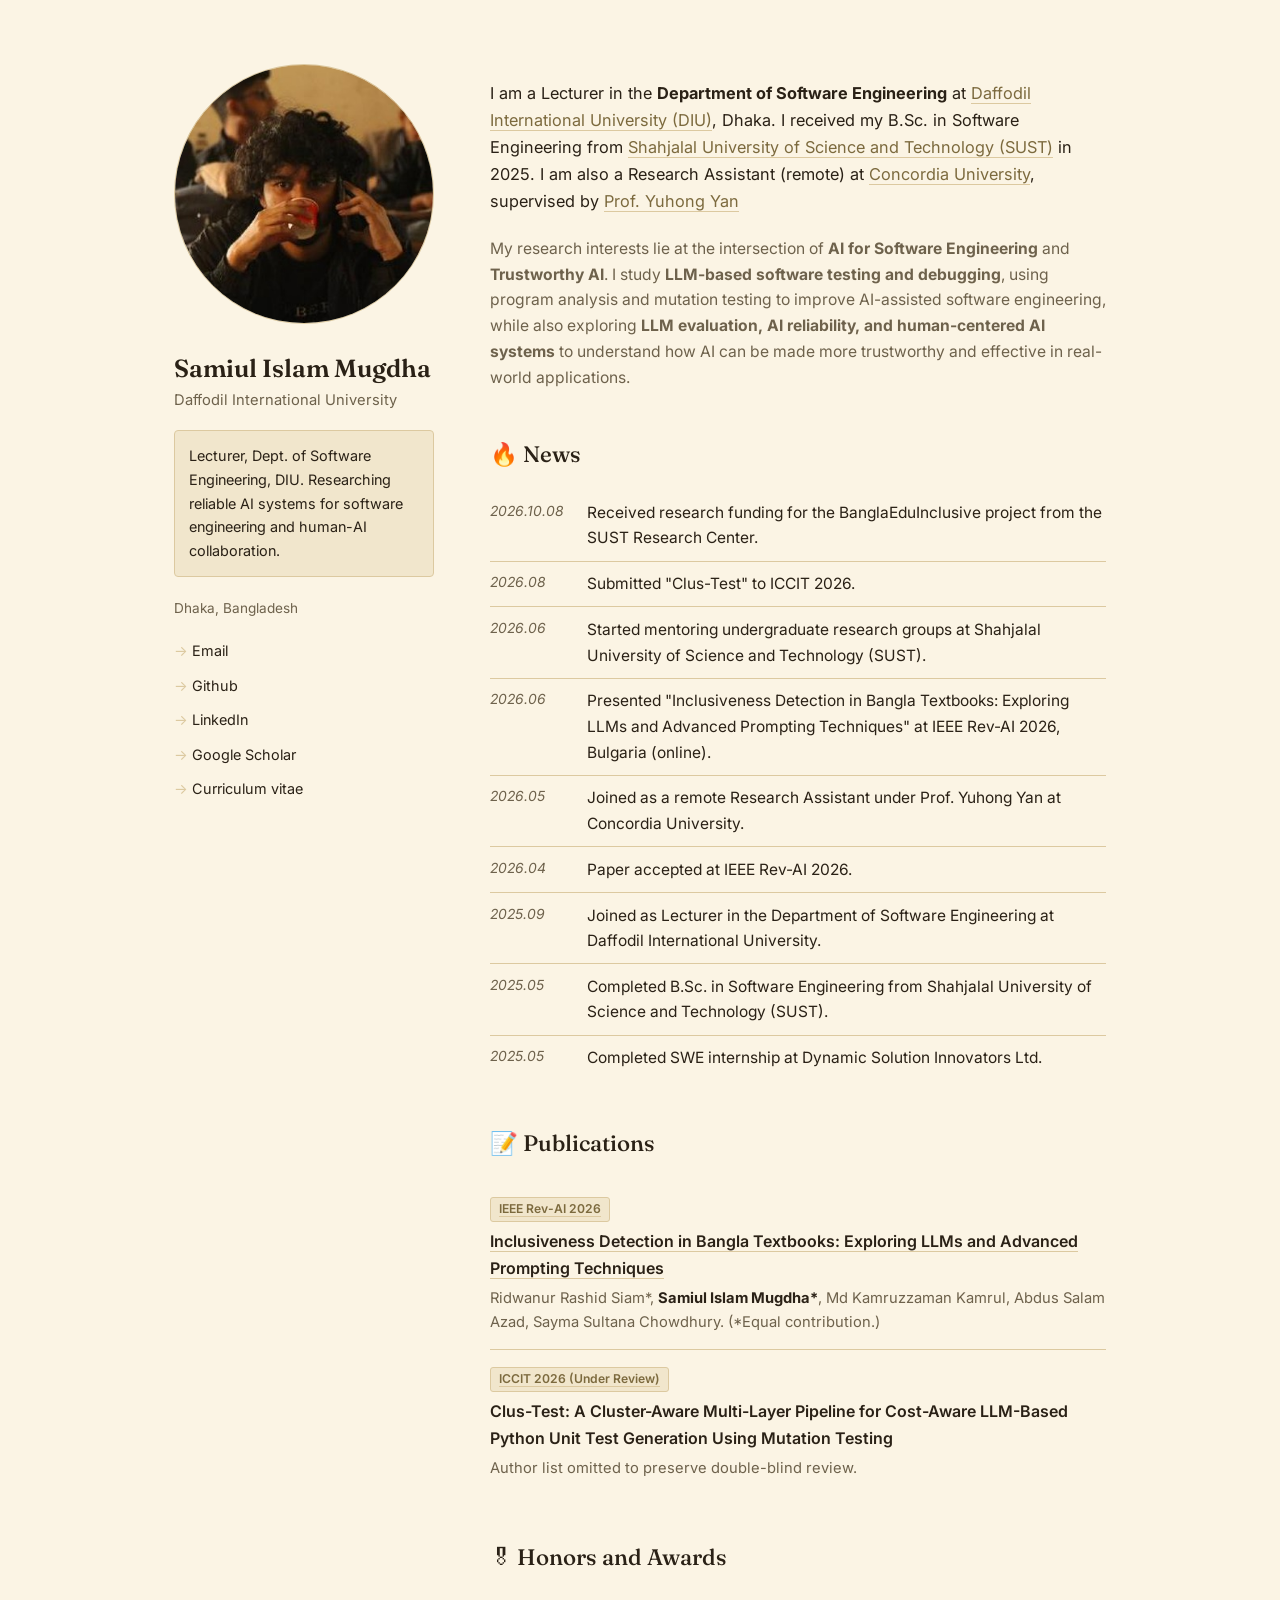
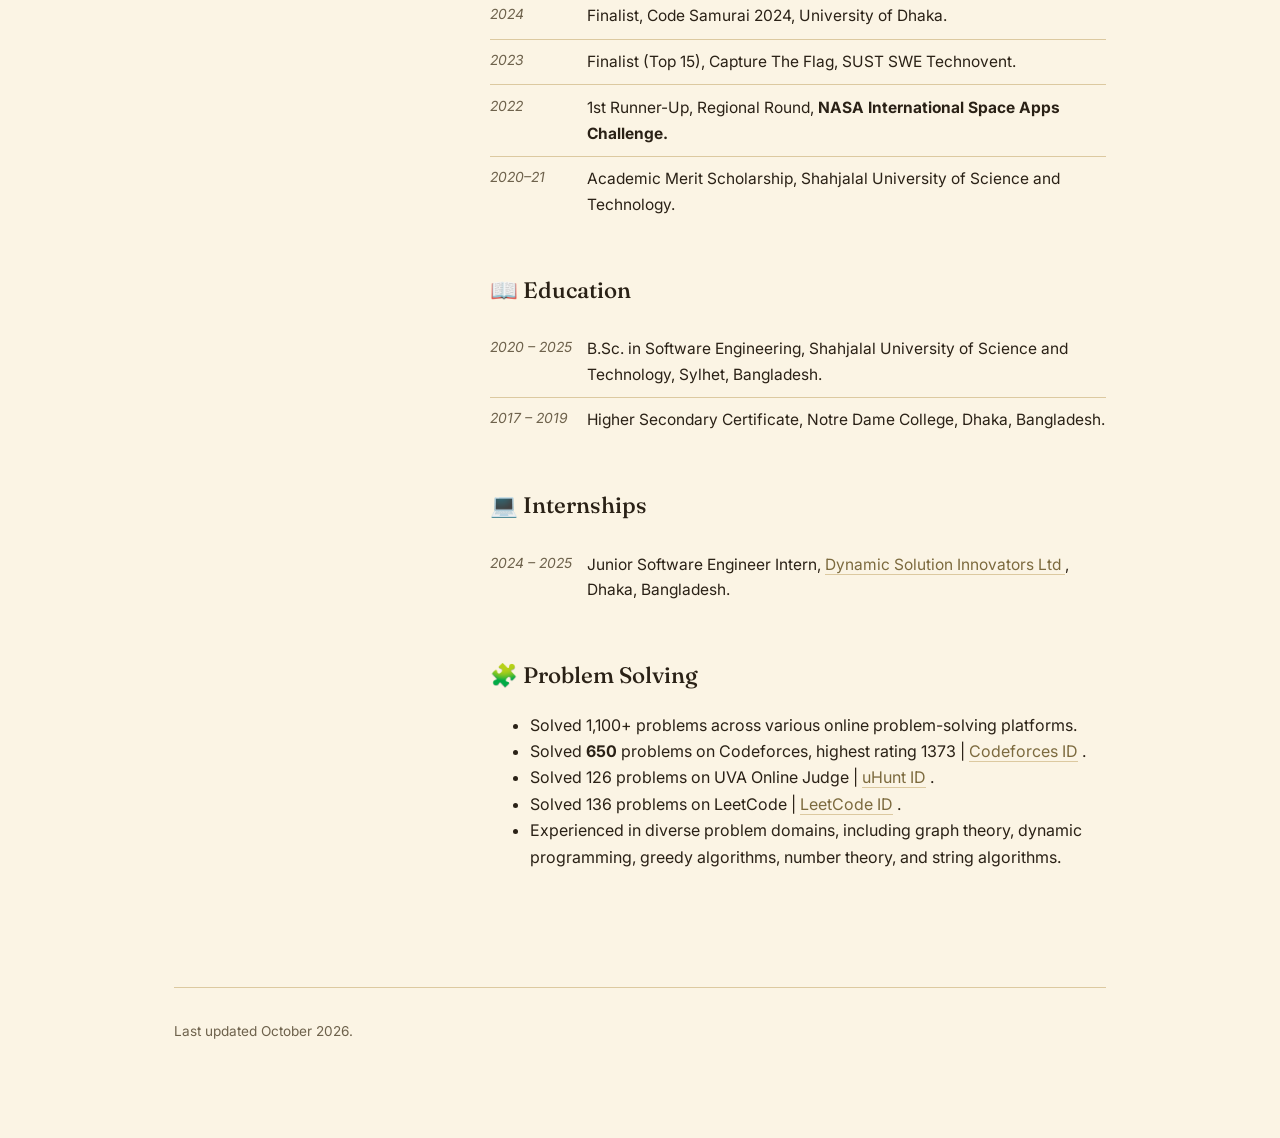
==== commit 648b6cf9: "Update CV link and add recent news Updated CV link and added recent news items, including research f" ====
--- a/index.html
+++ b/index.html
@@ -34,7 +34,7 @@
       <li><a href="https://github.com/mugdha-samiul">Github</a></li>
       <li><a href="https://www.linkedin.com/in/samiul-islam-mugdha-1642b2234/">LinkedIn</a></li>
       <li><a href="https://scholar.google.com/citations?user=y6fyp4IAAAAJ&hl=en" title="Add your Google Scholar URL">Google Scholar</a></li>
-      <li><a href="https://drive.google.com/file/d/1vC3Guq0DRWRtt1ERNjckMo3rAQYPVXTv/view?usp=sharing" title="Add a link to your CV PDF once uploaded">Curriculum vitae</a></li>
+      <li><a href="https://drive.google.com/file/d/1DtGhA4vVGg1rxx1TUwm8hWJ8GkpjrtC9/view?usp=sharing" title="CV">Curriculum vitae</a></li>
     </ul>
 
     <!-- <p class="also">Also see the <a href="portfolio.html">full CV site</a> for teaching and service details.</p> -->
@@ -43,7 +43,7 @@
   <main>
 
     <section id="about">
-      <p class="bio">I am a Lecturer in the <strong>Department of Software Engineering</strong> at <a href="https://daffodilvarsity.edu.bd/">Daffodil International University (DIU)</a>, Dhaka. I received my B.Sc. in Software Engineering from <a href="https://www.sust.edu/">Shahjalal University of Science and Technology (SUST)</a> in 2025. I am also a Research Assistant (remote) at <a href="https://www.concordia.ca/">Concordia University</a>, supervised by <a href="https://www.concordia.ca/faculty/yuhong-yan.html">Prof. Yuhong Yan</a>a.</p>
+      <p class="bio">I am a Lecturer in the <strong>Department of Software Engineering</strong> at <a href="https://daffodilvarsity.edu.bd/">Daffodil International University (DIU)</a>, Dhaka. I received my B.Sc. in Software Engineering from <a href="https://www.sust.edu/">Shahjalal University of Science and Technology (SUST)</a> in 2025. I am also a Research Assistant (remote) at <a href="https://www.concordia.ca/">Concordia University</a>, supervised by <a href="https://www.concordia.ca/faculty/yuhong-yan.html">Prof. Yuhong Yan</a></p>
       <p class="interests">
         My research interests lie at the intersection of <strong>AI for Software Engineering</strong> and <strong>Trustworthy AI</strong>. I study <strong>LLM-based software testing and debugging</strong>, using program analysis and mutation testing to improve AI-assisted software engineering, while also exploring <strong>LLM evaluation, AI reliability, and human-centered AI systems</strong> to understand how AI can be made more trustworthy and effective in real-world applications.
       </p>
@@ -52,15 +52,18 @@
     <section id="news">
       <h2>🔥 News</h2>
       <ul class="news-list">
-        <li><span class="when">2026.08</span> <span>Submitted "Clus-Test" to ICCIT 2026.</span></li>
-        <li><span class="when">2026.06</span> <span>Submitted "Trustworthy Evaluation of LLM-Assisted Venture Screening for Financial Decision Support" to ACM ICAIF 2026.</span></li>
-        <li><span class="when">2026.06</span> <span>Started mentoring undergraduate research groups at Shahjalal University of Science and Technology (SUST).</span></li>
-        <li><span class="when">2026.06</span> <span>🎉 Presented "Inclusiveness Detection in Bangla Textbooks: Exploring LLMs and Advanced Prompting Techniques" at IEEE Rev-AI 2026, Bulgaria (online).</span></li>
-        <li><span class="when">2026.05</span> <span>Joined as a RA (Remote) under Prof. Yuhong Yan at Concordia University.</span></li>
-        <li><span class="when">2026.04</span> <span>🎉 Paper accepted at IEEE Rev-AI 2026.</span></li>
-        <li><span class="when">2025.09</span> <span>Joined as Lecturer in the Department of Software Engineering at Daffodil International University.</span></li>
-        <li><span class="when">2025.05</span> <span>Completed B.Sc. in Software Engineering from Shahjalal University of Science and Technology (SUST).</span></li>
-        <li><span class="when">2025.05</span> <span>Completed SWE internship at Dynamic Solution Innovators Ltd.</span></li>
+        <li>
+      <span class="when">2026.10.08</span>
+      <span>Received research funding for the BanglaEduInclusive project from the SUST Research Center.</span>
+    </li>
+    <li><span class="when">2026.08</span> <span>Submitted "Clus-Test" to ICCIT 2026.</span></li>
+    <li><span class="when">2026.06</span> <span>Started mentoring undergraduate research groups at Shahjalal University of Science and Technology (SUST).</span></li>
+    <li><span class="when">2026.06</span> <span>Presented "Inclusiveness Detection in Bangla Textbooks: Exploring LLMs and Advanced Prompting Techniques" at IEEE Rev-AI 2026, Bulgaria (online).</span></li>
+    <li><span class="when">2026.05</span> <span>Joined as a remote Research Assistant under Prof. Yuhong Yan at Concordia University.</span></li>
+    <li><span class="when">2026.04</span> <span>Paper accepted at IEEE Rev-AI 2026.</span></li>
+    <li><span class="when">2025.09</span> <span>Joined as Lecturer in the Department of Software Engineering at Daffodil International University.</span></li>
+    <li><span class="when">2025.05</span> <span>Completed B.Sc. in Software Engineering from Shahjalal University of Science and Technology (SUST).</span></li>
+    <li><span class="when">2025.05</span> <span>Completed SWE internship at Dynamic Solution Innovators Ltd.</span></li>
       </ul>
     </section>
 
@@ -106,27 +109,7 @@
         </div>
       </div>
     
-      <div class="pub">
-        <span class="pub-venue-tag">
-          <a href="https://icaif2026.org/" 
-             target="_blank" 
-             rel="noopener noreferrer"
-             style="text-decoration: none !important; color: inherit;">
-             ACM ICAIF 2026 (Under Review)
-          </a>
-        </span>
-        <div class="pub-title">
-          Trustworthy Evaluation of LLM-Assisted Venture Screening
-        </div>
-        <div class="pub-authors">
-          Author list omitted to preserve double-blind review.
-        </div>
-      </div>
     
-      <!-- <div class="pub">
-        <span class="pub-venue-tag">Ongoing</span>
-        <div class="pub-title">Test Smell Detection: A Comparison Between LLMs and Prevalent C# Smell Detection Tools</div>
-      </div> -->
     </section>
 
     <section id="honors">
@@ -206,7 +189,7 @@
   </main>
 
   <footer>
-    Last updated September 2026.
+    Last updated October 2026.
   </footer>
 
 </div>
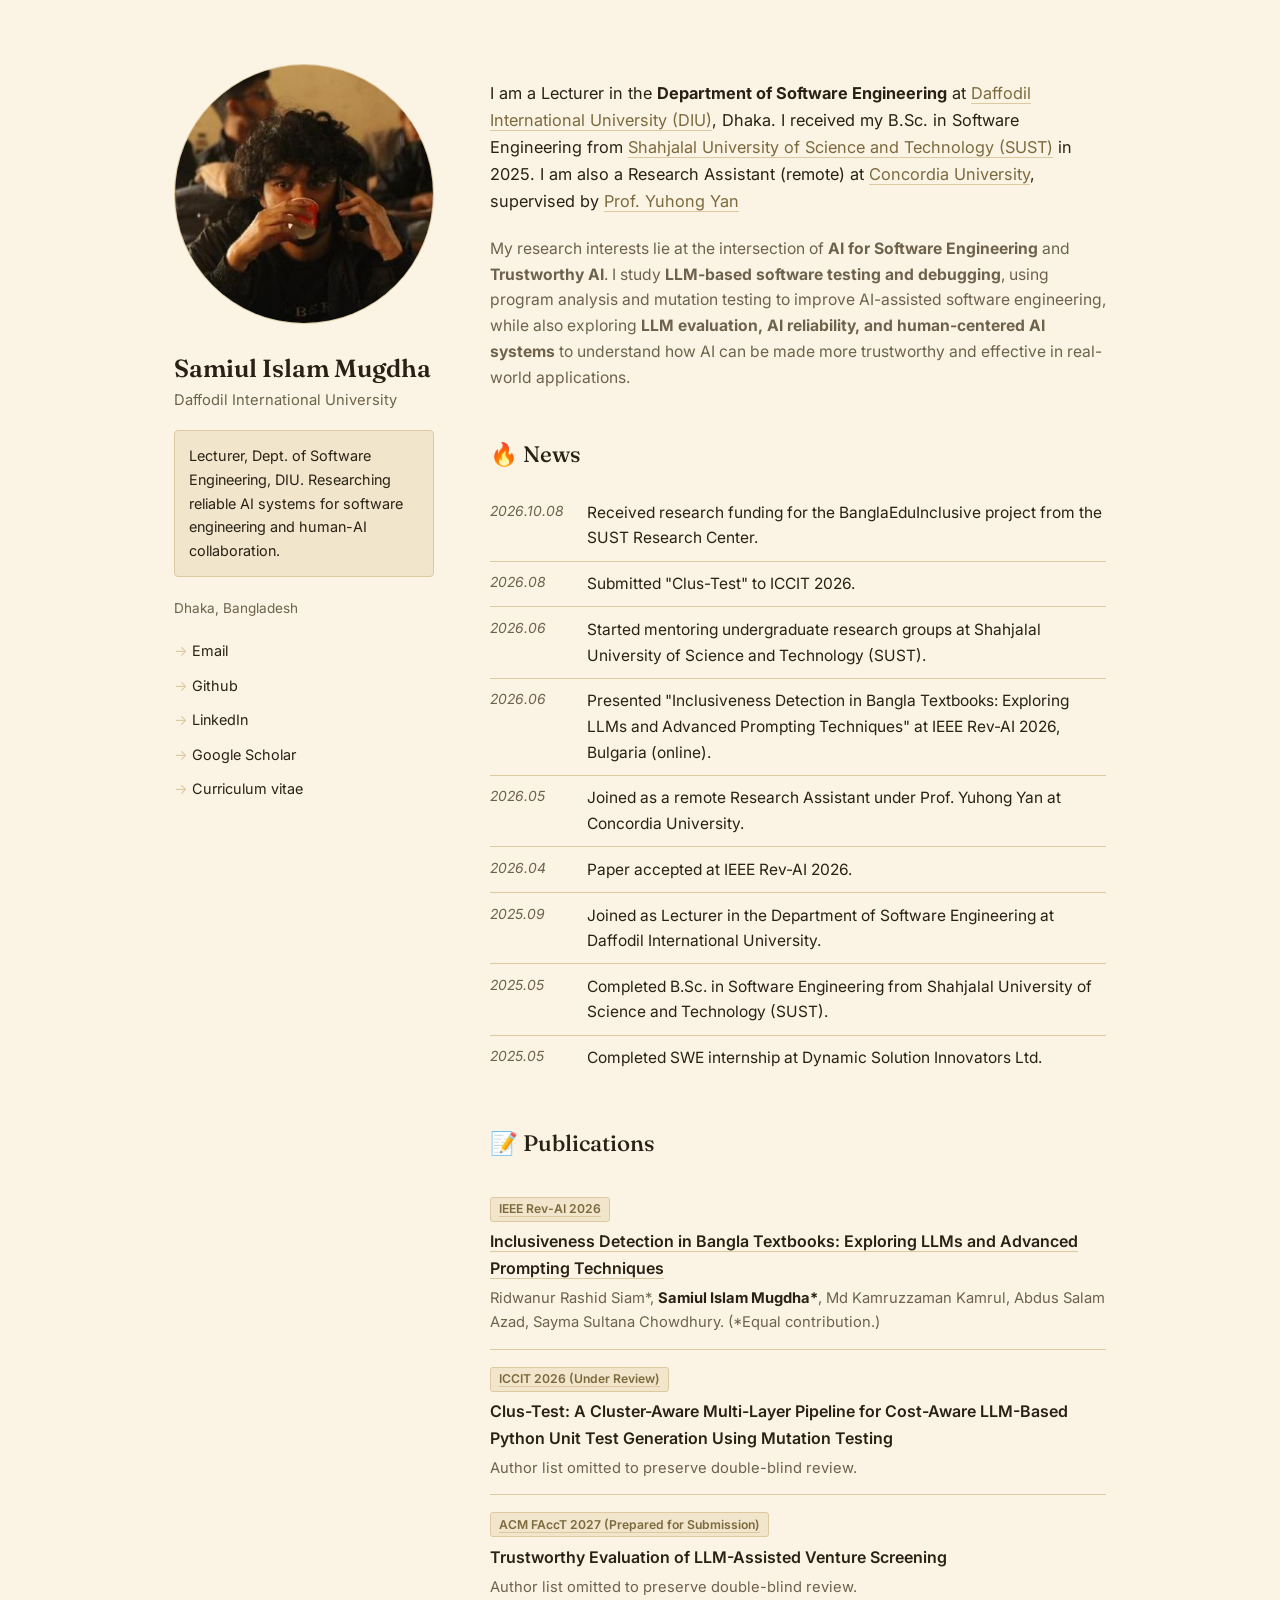
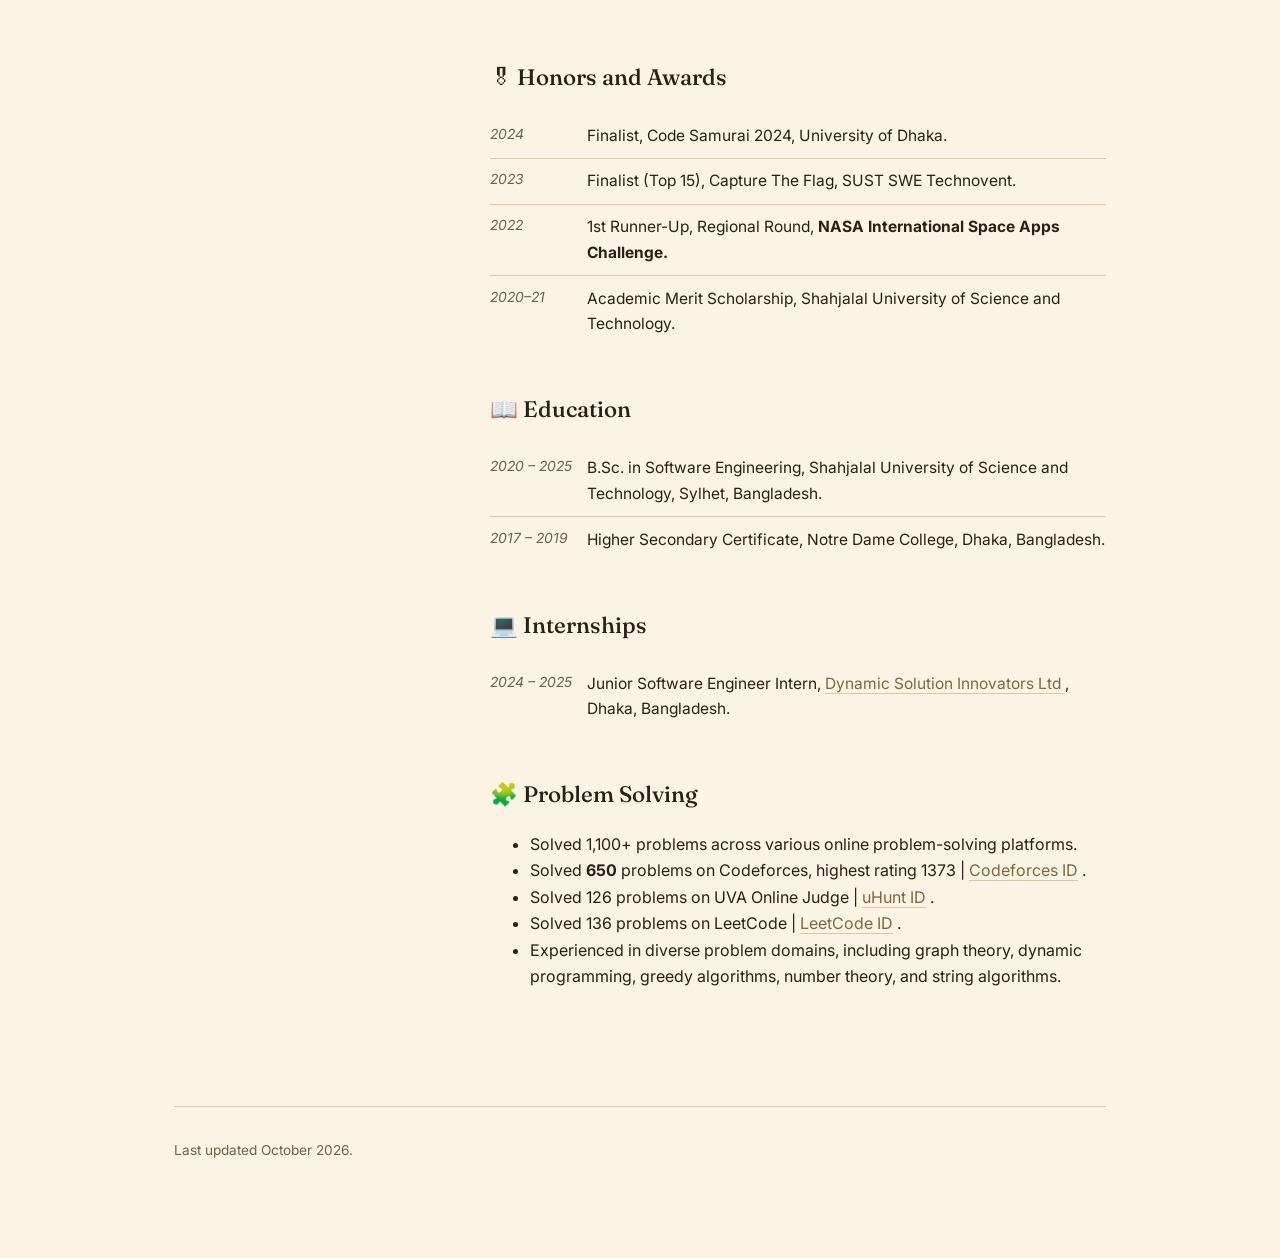
==== commit cd29ba86: "Update CV link and add publication information Updated CV link and added publication details." ====
--- a/index.html
+++ b/index.html
@@ -34,7 +34,7 @@
       <li><a href="https://github.com/mugdha-samiul">Github</a></li>
       <li><a href="https://www.linkedin.com/in/samiul-islam-mugdha-1642b2234/">LinkedIn</a></li>
       <li><a href="https://scholar.google.com/citations?user=y6fyp4IAAAAJ&hl=en" title="Add your Google Scholar URL">Google Scholar</a></li>
-      <li><a href="https://drive.google.com/file/d/1DtGhA4vVGg1rxx1TUwm8hWJ8GkpjrtC9/view?usp=sharing" title="CV">Curriculum vitae</a></li>
+      <li><a href="https://drive.google.com/file/d/1ogjmhiNxE4OzzcbjFsVQIjk8-CTtBQRT/view?usp=sharing" title="CV">Curriculum vitae</a></li>
     </ul>
 
     <!-- <p class="also">Also see the <a href="portfolio.html">full CV site</a> for teaching and service details.</p> -->
@@ -108,7 +108,22 @@
           Author list omitted to preserve double-blind review.
         </div>
       </div>
-    
+          <div class="pub">
+        <span class="pub-venue-tag">
+          <a href="https://facctconference.org/" 
+             target="_blank" 
+             rel="noopener noreferrer"
+             style="text-decoration: none !important; color: inherit;">
+             ACM FAccT 2027 (Prepared for Submission)
+          </a>
+        </span>
+        <div class="pub-title">
+          Trustworthy Evaluation of LLM-Assisted Venture Screening
+        </div>
+        <div class="pub-authors">
+          Author list omitted to preserve double-blind review.
+        </div>
+      </div>
     
     </section>
 
